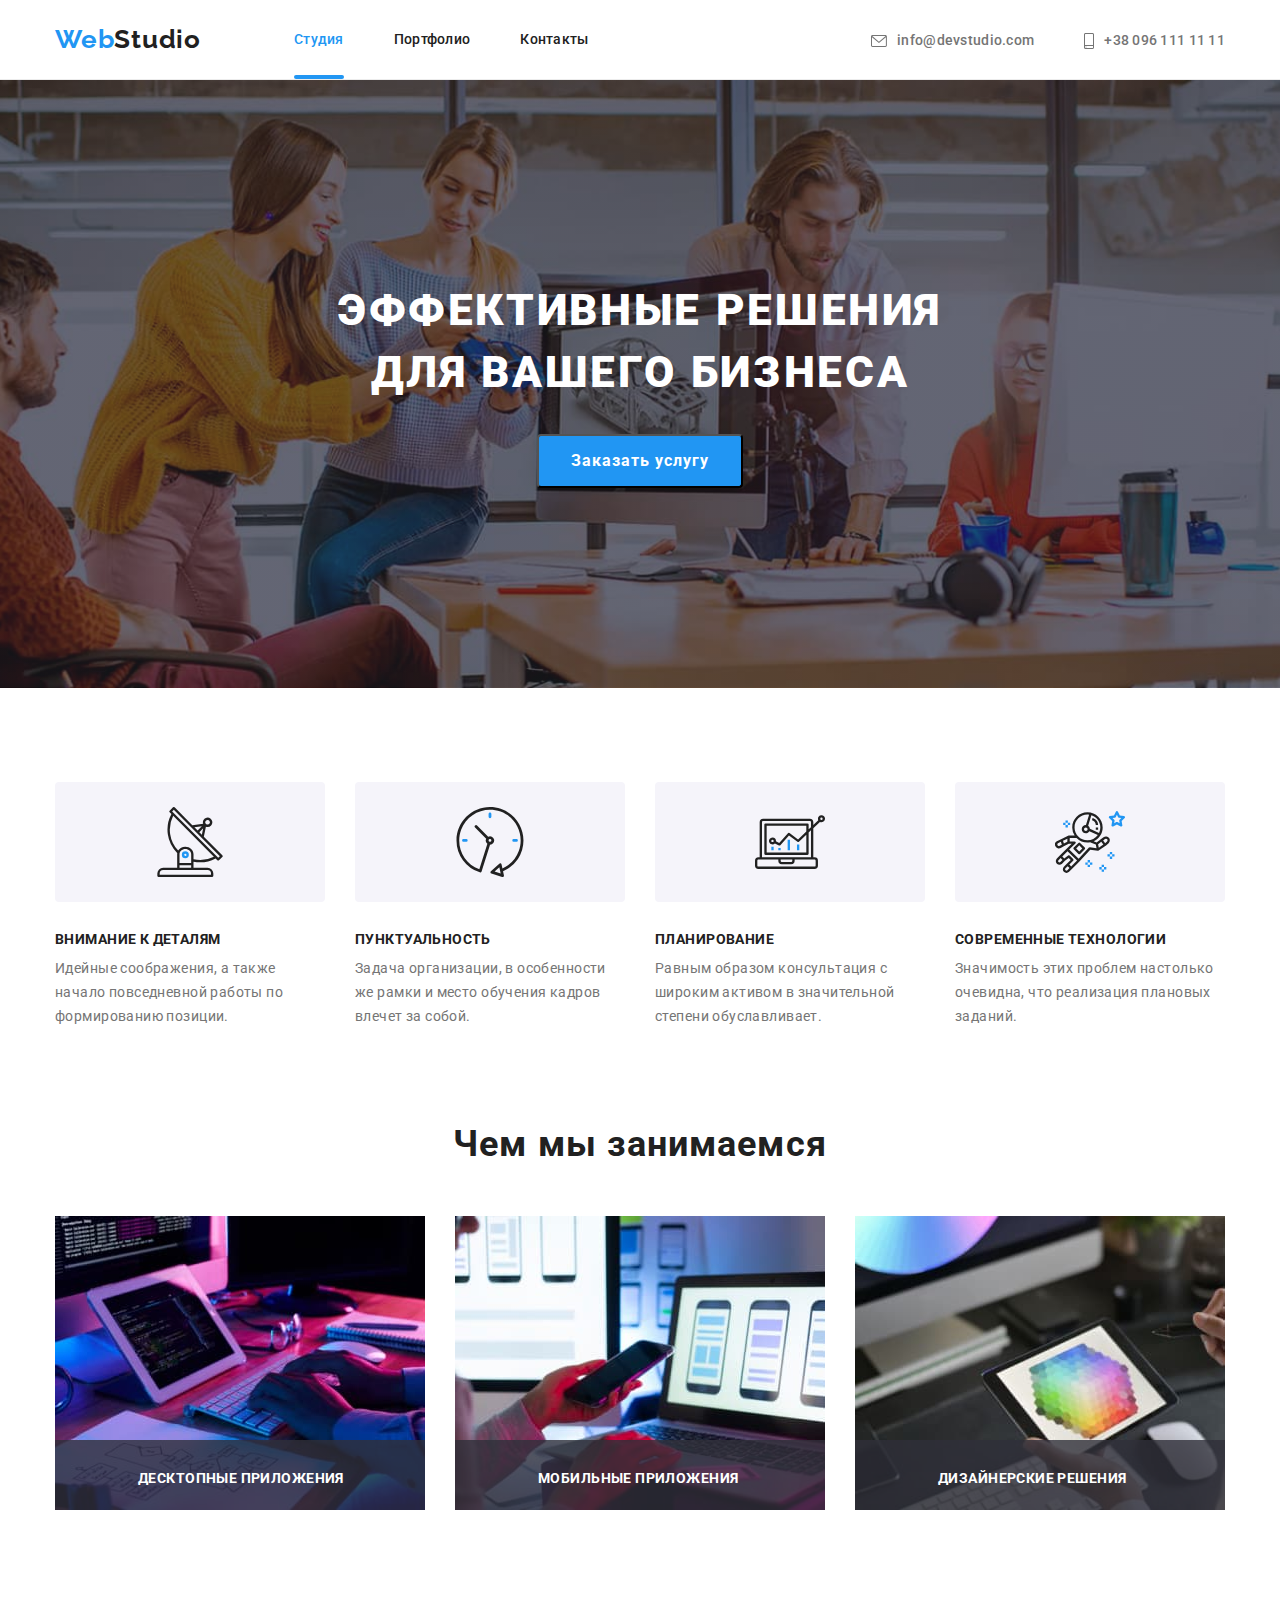
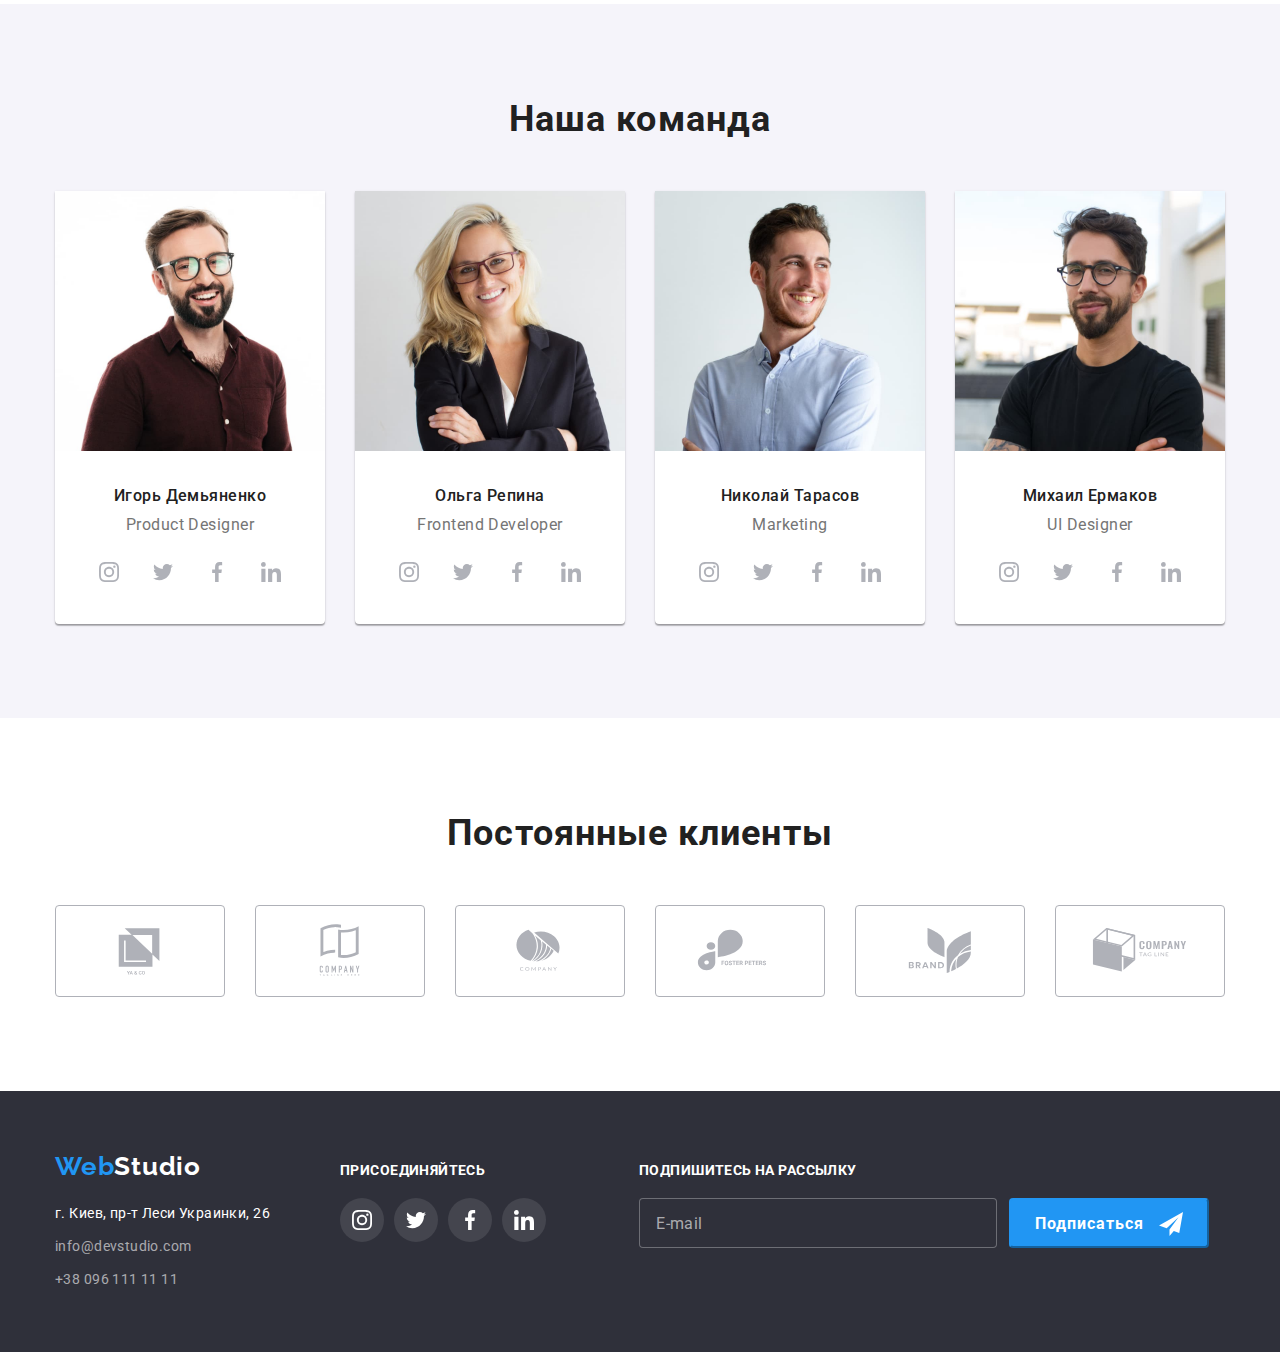
==== index.html @ 37404b01 "Initial commit" ====
<!DOCTYPE html>
<html lang="ru">
<head>
    <meta charset="UTF-8">
    <meta http-equiv="X-UA-Compatible" content="IE=edge">
    <meta name="viewport" content="width=device-width, initial-scale=1.0">
    <title>WebStudio</title>
    <link rel="preconnect" href="https://fonts.googleapis.com">
    <link rel="preconnect" href="https://fonts.gstatic.com" crossorigin>
    <link href="https://fonts.googleapis.com/css2?family=Raleway:wght@700&family=Roboto:wght@400;500;700;900&display=swap" rel="stylesheet">
    <link rel="stylesheet" href="https://cdnjs.cloudflare.com/ajax/libs/modern-normalize/1.1.0/modern-normalize.min.css">
    <link rel="stylesheet" href="./css/styles.css">
</head>
<body>
    <header class="header-style">
        <div class="container main-nav">
        <nav class="main-nav">
            <a class="logo-head" href="/"><span class="logo-one">Web</span><span class="logo-dark">Studio</span></a>
            <ul class="site-nav list">
                <li class="item"><a href="./index.html" class="link current">Студия</a></li>
                <li class="item"><a href="./portfolio.html" class="link">Портфолио</a></li>
                <li class="item"><a href="#" class="link">Контакты</a></li>
            </ul>
        </nav>
        <ul class="info list">
            <li class="item">
                <a class="link" href="mailto:info@devstudio.com"><svg class="info-svg" width="16" height="12">
                    <use href="./images/icons.svg#icon-envelope"></use>
                </svg>info@devstudio.com</a></li>
            <li class="item">
                <a class="link" href="tel:+380961111111"><svg class="info-svg" width="10" height="16">
                    <use href="./images/icons.svg#icon-smartphone"></use>
                </svg>+38 096 111 11 11</a></li>
        </ul>
        </div>
    </header>       
    <main>
        <section class="service">
            <h1 class="service-hero">Эффективные решения<br>для вашего бизнеса</h1>
            <button data-modal-open type="button" class="service-button">Заказать услугу</button>
        </section>
        <section class="benefits">
            <!-- h2 надо спрятать -->
            <h2 class="visually-hidden">Спрячем</h2>
            <div class="container">
            <ul class="benefits-list list">
                <li class="item">
                    <div class="benefits-style">
                    <svg class="benefits-svg" width="70" height="70">
                        <use href="./images/icons.svg#icon-antenna"></use>
                    </svg>
                    </div>
                <h3 class="benefits-hero">Внимание к деталям</h3>
                <p class="benefits-text">Идейные соображения, а также начало повседневной работы по формированию позиции.</p>
                </li>
                <li class="item">
                    <div class="benefits-style">
                        <svg class="benefits-svg" width="70" height="70">
                            <use href="./images/icons.svg#icon-clock"></use>
                        </svg>
                    </div>
                <h3 class="benefits-hero">Пунктуальность</h3>
                <p class="benefits-text">Задача организации, в особенности же рамки и место обучения кадров влечет за собой.</p>
                </li>
                <li class="item">
                    <div class="benefits-style">
                        <svg class="benefits-svg" width="70" height="70">
                            <use href="./images/icons.svg#icon-diagram"></use>
                        </svg>
                    </div>
                <h3 class="benefits-hero">Планирование</h3>
                <p class="benefits-text">Равным образом консультация с широким активом в значительной степени обуславливает.</p>
                </li>
                <li class="item">
                    <div class="benefits-style">
                        <svg class="benefits-svg" width="70" height="70">
                            <use href="./images/icons.svg#icon-astronaut"></use>
                        </svg>
                    </div>
                <h3 class="benefits-hero">Современные технологии</h3>
                <p class="benefits-text">Значимость этих проблем настолько очевидна, что реализация плановых заданий.</p>
                </li>
            </ul>
            </div>
        </section>
        <section class="work">
            <div class="container">
             <h2 class="work-hero">Чем мы занимаемся</h2>
             <ul class="work-list list">
                 <li class="item"><img class="work-img" src="./images/img-1.jpg" width="370"  alt="набор текста на планшете">
                    <span class="work-name">Десктопные приложения</span>
                </li>
                 <li class="item"><img class="work-img" src="./images/img-2.jpg" width="370" height="294" alt="телефон в руке на фоне ноутбука">
                    <span class="work-name">Мобильные приложения</span>
                </li>
                 <li class="item"><img class="work-img" src="./images/img-3.jpg" width="370" height="294" alt="планшет в руках">
                    <span class="work-name">Дизайнерские решения</span>
                </li>
            </ul>
            </div>
        </section>
        <section class="team">
            <div class="container">
            <h2 class="team-hero">Наша команда</h2>
            <ul class="team-list list">
                <li class="item">
                    <img src="./images/img-11.jpg" width="270" height="260" alt="фото Игорь Демьяненко">
                    <div class="team-style">
                    <h3 class="team-name">Игорь Демьяненко</h3>
                    <p class="team-position" lang="en">Product Designer</p>
                    </div>
                        <div class="social-button">
                        <a class="link" href="#">
                            <svg class="link-svg" width="20" height="20">
                                <use href="./images/icons.svg#icon-instagram"></use>
                            </svg>
                        </a>
                        <a class="link" href="#">
                            <svg class="link-svg" width="20" height="20">
                                <use href="./images/icons.svg#icon-twitter"></use>
                            </svg>
                        </a>
                        <a class="link" href="#">
                            <svg class="link-svg" width="20" height="20">
                                <use href="./images/icons.svg#icon-facebook"></use>
                            </svg>
                        </a>
                        <a class="link" href="#">
                            <svg class="link-svg" width="20" height="20">
                                <use href="./images/icons.svg#icon-linkedin"></use>
                            </svg>
                        </a>
                        </div>
                </li>
                <li class="item">
                    <img src="./images/img-22.jpg" width="270" height="260" alt="фото Ольга Репина">
                    <div class="team-style">
                    <h3 class="team-name">Ольга Репина</h3>
                    <p class="team-position" lang="en">Frontend Developer</p>
                    </div>
                    <div class="social-button">
                        <a class="link" href="#">
                            <svg class="link-svg" width="20" height="20">
                                <use href="./images/icons.svg#icon-instagram"></use>
                            </svg>
                        </a>
                        <a class="link" href="#">
                            <svg class="link-svg" width="20" height="20">
                                <use href="./images/icons.svg#icon-twitter"></use>
                            </svg>
                        </a>
                        <a class="link" href="#">
                            <svg class="link-svg" width="20" height="20">
                                <use href="./images/icons.svg#icon-facebook"></use>
                            </svg>
                        </a>
                        <a class="link" href="#">
                            <svg class="link-svg" width="20" height="20">
                                <use href="./images/icons.svg#icon-linkedin"></use>
                            </svg>
                        </a>
                    </div>
                </li>
                <li class="item">
                    <img src="./images/img-33.jpg" width="270" height="260" alt="фото Николай Тарасов">
                    <div class="team-style">
                    <h3 class="team-name">Николай Тарасов</h3>
                    <p class="team-position" lang="en">Marketing</p>
                    </div>
                    <div class="social-button">
                        <a class="link" href="#">
                            <svg class="link-svg" width="20" height="20">
                                <use href="./images/icons.svg#icon-instagram"></use>
                            </svg>
                        </a>
                        <a class="link" href="#">
                            <svg class="link-svg" width="20" height="20">
                                <use href="./images/icons.svg#icon-twitter"></use>
                            </svg>
                        </a>
                        <a class="link" href="#">
                            <svg class="link-svg" width="20" height="20">
                                <use href="./images/icons.svg#icon-facebook"></use>
                            </svg>
                        </a>
                        <a class="link" href="#">
                            <svg class="link-svg" width="20" height="20">
                                <use href="./images/icons.svg#icon-linkedin"></use>
                            </svg>
                        </a>
                    </div>
                </li>
                <li class="item">
                    <img src="./images/img-44.jpg" width="270" height="260" alt="фото Михаил Ермаков">
                    <div class="team-style">
                    <h3 class="team-name">Михаил Ермаков</h3>
                    <p class="team-position" lang="en">UI Designer</p>
                    </div>
                    <div class="social-button">
                        <a class="link" href="#">
                            <svg class="link-svg" width="20" height="20">
                                <use href="./images/icons.svg#icon-instagram"></use>
                            </svg>
                        </a>
                        <a class="link" href="#">
                            <svg class="link-svg" width="20" height="20">
                                <use href="./images/icons.svg#icon-twitter"></use>
                            </svg>
                        </a>
                        <a class="link" href="#">
                            <svg class="link-svg" width="20" height="20">
                                <use href="./images/icons.svg#icon-facebook"></use>
                            </svg>
                        </a>
                        <a class="link" href="#">
                            <svg class="link-svg" width="20" height="20">
                                <use href="./images/icons.svg#icon-linkedin"></use>
                            </svg>
                        </a>
                    </div>
                </li>
            </ul>
            </div>
        </section>
        <section class="clients">
            <div class="container">
                <h2 class="team-hero">Постоянные клиенты</h2>
                <ul class="clients-list list">
                    <li class="clients-item">
                        <a class="clients-link" href="#">                 
                            <svg class="clients-svg" width="106" height="60">
                                <use href="./images/icons.svg#icon-client-1"></use>
                            </svg>                          
                        </a> 
                    </li>
                    <li class="clients-item">
                        <a class="clients-link" href="#">
                            <svg class="clients-svg" width="106" height="60">
                                <use href="./images/icons.svg#icon-client-2"></use>
                            </svg>                          
                        </a>
                    </li>
                    <li class="clients-item">
                        <a class="clients-link" href="#">               
                            <svg class="clients-svg" width="106" height="60">
                                <use href="./images/icons.svg#icon-client-3"></use>
                            </svg>       
                        </a>
                    </li>
                    <li class="clients-item">
                        <a class="clients-link" href="#">
                            <svg class="clients-svg" width="106" height="60">
                                <use href="./images/icons.svg#icon-client-4"></use>
                            </svg>
                        </a>
                    </li>
                    <li class="clients-item">
                        <a class="clients-link" href="#">
                            <svg class="clients-svg" width="106" height="60">
                                <use href="./images/icons.svg#icon-client-5"></use>
                            </svg>
                        </a>
                    </li>
                    <li class="clients-item">
                        <a class="clients-link" href="#">
                            <svg class="clients-svg" width="106" height="60">
                                <use href="./images/icons.svg#icon-client-6"></use>
                            </svg>                           
                        </a>
                    </li>
                </ul>
            </div>
        </section>
    </main>
        <footer class="footer">
            <div class="container footer">
                <div class="adress-item">
                    <a class="logo-footer" href="/"><span class="logo-one">Web</span><span class="logo-white">Studio</span></a>
                    <address class="address">
                    <a class="address-location" href="https://goo.gl/maps/Z3MZNtVe45XxFBUFA" target="_blank" rel="noopener noreferrer ">г. Киев, пр-т Леси Украинки, 26</a>
                    <a class="address-info" href="mailto:info@devstudio.com">info@devstudio.com</a>
                    <a class="address-info" href="tel:+380961111111">+38 096 111 11 11</a>
                    </address>
                </div>
                <div class="social-item">
                    <h3 class="join-hero">Присоединяйтесь</h3>
                        <div class="join-link">
                        <a class="link" href="#">
                            <svg class="join-svg" width="20" height="20">
                                <use href="./images/icons.svg#icon-instagram"></use>
                            </svg>
                        </a>
                        <a class="link" href="#">
                            <svg class="join-svg" width="20" height="20">
                                <use href="./images/icons.svg#icon-twitter"></use>
                            </svg>
                        </a>
                        <a class="link" href="#">
                            <svg class="join-svg" width="20" height="20">
                                <use href="./images/icons.svg#icon-facebook"></use>
                            </svg>
                        </a>
                        <a class="link" href="#">
                            <svg class="join-svg" width="20" height="20">
                                <use href="./images/icons.svg#icon-linkedin"></use>
                            </svg>
                        </a>
                        </div>
                    </div>
                    <div class="service-form">
                        <h3 class="mailing-hero">Подпишитесь на рассылку</h3>
                            <form class="input-form">
                                <div class="input-style">
                                    <label for="mail"></label>
                                    <input type="email" name="mail" id="mail" placeholder="E-mail">
                                            <div class="button-style">
                                            <button class="mailing-button" type="submit">Подписаться 
                                                <svg class="service-icon" width="24" height="24">
                                                    <use href="./images/icons.svg#icon-telegram"></use>
                                                </svg>
                                            </button>
                                            </div>
                                </div>
                    </div>
                            </form>
            </div>
        </footer>
        <!-- Модалка на Service section -->
        <div data-modal class="backdrop is-hidden">
            <div class="modal">
                <button data-modal-close class="button-close" type="button" >  
                    <svg class="modal-close" width="11" height="11" >
                        <use href="./images/icons.svg#model-close"></use>
                    </svg>
                </button>
            <div class="">
                <h3 class="modal-hero">Оставьте свои данные, мы вам перезвоним</h3>
                    <form class="form">
                        <div class="form-item">
                        <label for="name">Имя</label>
                        <div class="form-border">
                        <input class="form-input" type="text" name="name" id="name"> 
                        <svg class="form-icon" width="18" height="18"><use href="./images/icons.svg#icon-person"></use></svg>
                        </div>
                        </div>
                        <div class="form-item">
                        <label for="tel">Телефон</label>
                        <div class="form-border">
                        <input class="form-input" type="tel" name="tel" id="tel">
                        <svg class="form-icon" width="18" height="18"><use href="./images/icons.svg#icon-phone"></use></svg></div>
                        </div>
                        <div class="form-item">
                        <label for="mail">Почта</label>
                        <div class="form-border">
                        <input class="form-input" type="email" name="mail" id="mail">
                        <svg class="form-icon" width="18" height="18"><use href="./images/icons.svg#icon-email"></use></svg></div>
                        </div>
                        <div class="form-comments">
                        <label for="comments">Коментарии</label>
                        <textarea class="form-coments" name="comments" id="comments" rows="6" placeholder="Введите текст"></textarea>
                        </div>  
                        <div class="form-check">
                        <label class="label-check"><input class="input-check" type="checkbox" name="treaty" value="treaty">
                            <svg class="icon-check" width="15" height="15">
                                <use href="./images/icons.svg#icon-check"></use>
                            </svg>
                        Соглашаюсь с рассылкой и принимаю <span><a class="treaty-check" href="#">Условия договора</a></span></label>
                        
                    </div>
                        <button class="button-submit" type="submit">Отправить</button>
                    </form>
                </div>
            </div>
        </div>
        
        <script src="./js/modal.js"></script>
</body>
</html>
---- css/styles.css ----
:root {
    --primary-text-color: #757575;
    --secondary-text-color: #212121;
    --color-logo: #2196F3;
    --white-color: #ffffff;
    --cursor-default: default;

}
body {
    font-family: 'Roboto', sans-serif, 'Arial', sans-serif;
    color: var(--primary-text-color);
    background-color: var(--white-color);
                            
}
.visually-hidden {
    position: absolute;
    width: 1px;
    height: 1px;
    margin: -1px;
    border: 0;
    padding: 0;
    white-space: nowrap;
    clip-path: inset(100%);
    clip: rect(0 0 0 0);
    overflow: hidden;
}
.list {
    list-style: none;
    margin: 0;
    padding: 0;
}                      
.container {
    width: 1200px;
    padding-left: 15px;
    padding-right: 15px;
    margin: 0 auto;
}
                                /* Header section */
.header-style {
    border-bottom: 1px solid #ECECEC;
}
.main-nav {
    display: flex;
    align-items: center;
}
                                    /* Logo */
.logo-head {
    text-decoration: none;
    cursor: var(--cursor-default);
}
.logo-one {
    color: var(--color-logo);
    font-family: 'Raleway';
    font-weight: 700;
    font-size: 26px;
    line-height: 1.2;
    letter-spacing: 0.03em;
}
.logo-dark {
    color: var(--secondary-text-color);
    font-family: 'Raleway';
    font-weight: 700;
    font-size: 26px;
    line-height: 1.2;
    letter-spacing: 0.03em;
}
                                /*  Site nav */
.site-nav {
    display: flex;
    margin-left: 93px;
}
.site-nav .item + .item {
    margin-left: 50px;
}
.site-nav .link {
    position: relative;
    display: block;
    color: var(--secondary-text-color);
    font-weight: 500;
    font-size: 14px;
    line-height: 1.1;
    letter-spacing: 0.02em;
    text-decoration: none;
    cursor: var(--cursor-default);
    padding-top: 32px;
    padding-bottom: 32px;
    transition: 250ms cubic-bezier(0.4, 0, 0.2, 1);
}
.site-nav .link.current {
    color: var(--color-logo);
}
.site-nav .link.current::after  {
    content: '';
    position: absolute;
    bottom: 0;
    display: block;
    width: 100%;
    height: 4px;
    background-color: var(--color-logo);
    border-radius: 2px;
    opacity: 1;
}
.site-nav .link::after {
    content: '';
    position: absolute;
    bottom: 0;
    display: block;
    width: 100%;
    height: 4px;
    background-color: var(--color-logo);
    border-radius: 2px;
    transition: 250ms cubic-bezier(0.4, 0, 0.2, 1);
    opacity: 0;
}
.site-nav .link:hover::after,
.site-nav .link:focus::after {
    content: '';
    position: absolute;
    bottom: 0;
    display: block;
    width: 100%;
    height: 4px;
    background-color: var(--color-logo);
    border-radius: 2px;
    transition: 250ms cubic-bezier(0.4, 0, 0.2, 1);
    opacity: 1;
}
.site-nav .link:hover, 
.site-nav .link:focus {
    color: var(--color-logo);
}

                                /* Info nav */
.info {
    display: flex;
    margin-left: auto;
}
.item {
    align-items: center;
}
.info-svg {
    margin-right: 10px;
    vertical-align: middle;
}
.info-svg .item + .item {
    margin-left: 10px;
}
.info .link {
    color: var(--primary-text-color);
    fill: #757575;
    font-weight: 500;
    font-size: 14px;
    line-height: 1.1;
    letter-spacing: 0.02em;
    text-decoration: none;
    cursor: var(--cursor-default);
    transition: 250ms cubic-bezier(0.4, 0, 0.2, 1);
}
.info .item + .item {
    margin-left: 50px;
}
.item .link:hover, 
.item .link:focus {
    fill: var(--color-logo);
    color: var(--color-logo);
    transition: 250ms cubic-bezier(0.4, 0, 0.2, 1);
}
                                /* Servis section */
.service {
    background-image: linear-gradient(to top, rgba(47, 48, 58, 0.4), rgba(47, 48, 58, 0.4)), url(../images/Background-Img.jpg);
    background-repeat: no-repeat;
    background-size: cover;
    background-position: center;
    max-width: 1600px;
    margin-left: auto;
    margin-right: auto;
    background-color: #2F303A;
    text-align: center;
    padding-bottom: 200px;
    padding-top: 200px;
}
.service-hero {
    margin-top: 0;
    margin-bottom: 30px;
    color: var(--white-color);
    font-weight: 900;
    font-size: 44px;
    line-height: 1.4;
    letter-spacing: 0.06em;
    text-transform: uppercase;
}
.service-button {
    font-family: 'Roboto';
    font-weight: 700;
    font-size: 16px;
    line-height: 1.9;
    letter-spacing: 0.06em;
    cursor: pointer;
    padding: 10px 32px;
}
.service button {
    color: var(--white-color);
    background: var(--color-logo);
    box-shadow: 0px 4px 4px rgba(0, 0, 0, 0.15);
    border-radius: 4px;
}
.backdrop {
    position: fixed;
    top: 0;
    left: 0;
    width: 100%;
    height: 100%;
    background-color: rgba(0, 0, 0, 0.2);
    transition: 250ms cubic-bezier(0.4, 0, 0.2, 1);
    z-index: 2;
}
.backdrop.is-hidden {
    pointer-events: none;
    opacity: 0;
    transform: scale(1.25) ;
    background-color: rgba(33, 150, 243, 0.75);
    transition: 250ms cubic-bezier(0.4, 0, 0.2, 1);
}
.modal {
    position: absolute;
    top: 50%;
    left: 50%;
    transform: translate(-50%, -50%);
    width: 528px;
    height: 581px;
    background-color: var(--white-color);
    box-shadow: 0px 1px 3px rgba(0, 0, 0, 0.12),
                0px 1px 1px rgba(0, 0, 0, 0.14),
                0px 2px 1px rgba(0, 0, 0, 0.2);
    border-radius: 4px;
}
.button-close {
    position: absolute;
    top: 8px;
    right: 8px;
    width: 30px;
    height: 30px;
    background-color: var(--white-color);
    border-radius: 50%;
    border: 1px solid rgba(0, 0, 0, 0.1);
    transition: 250ms cubic-bezier(0.4, 0, 0.2, 1);
}
.button-close:focus,
.button-close:hover {
    fill: var(--color-logo);
    cursor: pointer;
    transition: 250ms cubic-bezier(0.4, 0, 0.2, 1);
}
.modal-hero {
    font-family: 'Roboto';
    font-style: normal;
    font-weight: 700;
    font-size: 20px;
    line-height: 1.15;
    letter-spacing: 0.03em;
    color: var(--secondary-text-color);
    text-align: center;
    margin-top: 40px;
    margin-right: 40px;
    margin-left: 40px;
    margin-bottom: 12px;
    padding: 0;
}
.form {
    width: 448px;
    margin-left: auto;
    margin-right: auto;
}
.form-item {
    display: flex;
    flex-direction: column;
    margin-bottom: 10px;
}
.form-item label {
    font-family: 'Roboto';
    font-weight: 400;
    font-size: 12px;
    line-height: 1.2;
    margin-bottom: 4px;
    letter-spacing: 0.01em;
    color: var(--primary-text-color);
}
.form-input {
    width: 100%;
    height: 40px;
    padding: 12px;
    padding-left: 42px;
    margin: 0;
    border: 1px solid rgba(33, 33, 33, 0.2);
    border-radius: 4px;
    transition: 250ms cubic-bezier(0.4, 0, 0.2, 1);
}
.form-border {
    position: relative;
    transition: 250ms cubic-bezier(0.4, 0, 0.2, 1);
}
.form-icon {
    position: absolute;
    left: 15px;
    bottom: 11px;
}
.form-border:hover,
.form-border:focus {
    fill: var(--color-logo);
    transition: 250ms cubic-bezier(0.4, 0, 0.2, 1);
}
.form-input:hover,
.form-input:focus-within {
    border-color: var(--color-logo);
    outline: var(--color-logo);
    transition: 250ms cubic-bezier(0.4, 0, 0.2, 1);
}
.form-input:hover,
.form-input:focus + .form-icon{  
    fill: var(--color-logo);
    cursor: pointer;
}
.form-coments input::placeholder {
    color: rgba(117, 117, 117, 0.5);
    font-size: 14px;
    line-height: 1.1;
    letter-spacing: 0.01em;
}
.form-comments {
    display: flex;
    flex-direction: column;
    font-family: 'Roboto';
    font-weight: 400;
    font-size: 12px;
    line-height: 1.2;
    margin-bottom: 4px;
    letter-spacing: 0.01em;
    color: var(--primary-text-color);
    margin-bottom: 20px;
}
.form-comments label {
    margin-bottom: 4px;
}
textarea {
    resize: none;
    height: 120px;
}
.form-coments {
    padding: 12px 16px;
    border: 1px solid rgba(33, 33, 33, 0.2);
    border-radius: 4px;
    font-family: 'Roboto';
    font-weight: 400;
    font-size: 12px;
    line-height: 1.2;
    letter-spacing: 0.01em;
    transition: 250ms cubic-bezier(0.4, 0, 0.2, 1);
}
.form-coments:hover,
.form-coments:focus-within {
    outline: var(--color-logo);
    cursor: pointer;
    border: 1px solid var(--color-logo);
    transition: 250ms cubic-bezier(0.4, 0, 0.2, 1);
}
.form-check label {
    font-size: 14px;
    line-height: 1.7;
    letter-spacing: 0.03em;
    color: var(--primary-text-color);
}
.form-check {
    display: flex;
    align-items: center;
    justify-content: center;
    margin-bottom: 30px;
}
.treaty-check {
    color: var(--color-logo);
    font-size: 14px;
    line-height: 1.7;
    letter-spacing: 0.03em;
}
.input-check {
    appearance: none;
    position: absolute;
}
.label-check {
    display: flex;
    align-items: center;
}
.icon-check {
    display: inline-block;
    margin-right: 8px;
    border: 2px solid var(--secondary-text-color);
    border-radius: 2px;
    transition: 250ms cubic-bezier(0.4, 0, 0.2, 1);
}
.input-check:checked + .icon-check {
    background-color: var(--color-logo);
    padding-right: 1px;
    border: none;
    transition: 250ms cubic-bezier(0.4, 0, 0.2, 1);
}
.icon-check:hover {
    border-color: var(--color-logo);
    transition: 250ms cubic-bezier(0.4, 0, 0.2, 1);
}
.button-submit {
    display: block;
    margin: 0 auto;
    width: 200px;
    height: 50px;
    background-color: var(--color-logo);
    box-shadow: 0px 4px 4px rgba(0, 0, 0, 0.15);
    border-radius: 4px;
    border-color: var(--color-logo);
    padding: 0;
    font-family: 'Roboto';
    font-style: normal;
    font-weight: 700;
    font-size: 16px;
    line-height: 1.9;
    letter-spacing: 0.06em;
    color: var(--white-color);
    cursor: pointer;
}
                                /* Benefits section */
.benefits-list {
    display: flex;  
}
.benefits .item + .item {
    margin-left: 30px;
}
.benefits {
    padding-top: 94px;
    padding-bottom: 94px;
}
.benefits-style {
    display: flex;
    justify-content: center;
    align-items: center;
    border-radius: 4px;
    background-color: #F5F4FA;
    margin-bottom: 30px;
    width: 270px;
    height: 120px;
}
.benefits-hero {
    color: var(--secondary-text-color);
    font-size: 14px;
    line-height: 1.1;
    letter-spacing: 0.03em;
    text-transform: uppercase;
    margin-top: 0;
    margin-bottom: 10px;
}
.benefits-text {
    color: var(--primary-text-color);
    font-size: 14px;
    line-height: 1.7;
    letter-spacing: 0.03em;
    margin-top: 0;
    margin-bottom: 0;
}
                                /* Work section */
.work-list {
    display: flex;
    align-items: flex-end;
}
.work-list .work-img {
    display: flex;
    align-items: flex-end;
}
.work {
    padding-bottom: 94px;
}
.work-hero {
    margin-top: 0;
    margin-bottom: 50px;
    color: var(--secondary-text-color);
    font-size: 36px;
    line-height: 1.2;
    text-align: center;
    letter-spacing: 0.03em;
}
.work-list .item + .item {
    margin-left: 30px;
}
.work-list .item{
    position: relative;
    display: block;
    max-width: 100%;
}
.work-list .item::after {
    content: '';
    position: absolute;
    width: 370px;
    height: 70px;
    left: 0;
    bottom: 0;
    background-color: rgba(47, 48, 58, 0.8);
}
.work-name {
    display: block;
    position: absolute;
    left: 83px;
    bottom: 31px;
    color: var(--white-color);
    font-weight: 700;
    font-size: 14px;
    line-height: 1.1px;
    letter-spacing: 0.03em;
    text-transform: uppercase;
    z-index: 1;
}
                                /* Team section */
.team {
    background-color: #F5F4FA;
    padding-top: 94px;
    padding-bottom: 94px;
}
.team-list {
    display: flex;
}
.team-list .item {
    border: 1px solid inherit;
    background: var(--white-color);
    box-shadow: 0px 1px 3px rgba(0, 0, 0, 0.12),
                0px 1px 1px rgba(0, 0, 0, 0.14),
                0px 2px 1px rgba(0, 0, 0, 0.2);
    border-radius: 0px 0px 4px 4px;
}
.team-list .item + .item {
    margin-left: 30px;
}
.team-hero {
    color: var(--secondary-text-color);
    font-size: 36px;
    line-height: 1.2;
    text-align: center;
    letter-spacing: 0.03em;
    margin-top: 0;
    margin-bottom: 50px;
}
.team-name {
    color: var(--secondary-text-color);
    font-weight: 500;
    font-size: 16px;
    line-height: 1.2;
    text-align: center;
    letter-spacing: 0.03em;
    margin-top: 0;
    margin-bottom: 10px;
}
.team-position {
    color: var(--primary-text-color);
    font-size: 16px;
    line-height: 1.2;
    text-align: center;
    letter-spacing: 0.03em;
    margin: 0;
}
.team-list .team-style {
    padding-top: 30px;
    padding-bottom: 16px;
}                                    
    
                                     /* Social content */
.link-svg {
    display: block;
    margin: 0 auto;
    padding: -12px;
}
.social-button {
    display: flex;
    justify-content: center; 
    margin-bottom: 30px;
}
.social-button .link {
    fill: #AFB1B8;
    padding: 12px 12px;
    border-radius: 50%;
    transition: 250ms cubic-bezier(0.4, 0, 0.2, 1);
}
.social-button .link + .link {
    margin-left: 10px;
}
.social-button .link:hover,
.social-button .link:focus {
    fill: var(--white-color);
    background-color: var(--color-logo);
    outline: none;
    transition: 250ms cubic-bezier(0.4, 0, 0.2, 1);
}
                                /* Clients section */
.clients {
    padding-top: 94px;
    padding-bottom: 94px;
}
.clients-list {
    display: flex;
    justify-content: center;
    align-items: center;
    margin-top: 50px;
}
.clients-item:not(:last-child) {
    margin-right: 30px;
}
.clients-link {
    display: flex;
    justify-content: center;
    align-items: center;
    fill: #AFB1B8;
    border: 1px solid #AFB1B8;
    border-radius: 4px;
    width: 170px;
    height: 92px;
    transition: 250ms cubic-bezier(0.4, 0, 0.2, 1);
}
.clients-link:hover,
.clients-link:focus {
    border-color: var(--color-logo);
    fill: var(--color-logo);
    outline: none;
    transition: 250ms cubic-bezier(0.4, 0, 0.2, 1);
}
                                /* Footer section */
.footer .logo-footer {
    display: block;
    margin-bottom: 20px;
    text-decoration: none;
    cursor: var(--cursor-default);
}
.address a {
    display: block;
    margin-bottom: 9px;
}
.address a:last-child {
    margin-bottom: 0;
}
.footer .container {
    padding-top: 0;
    padding-bottom: 0;
}
.logo-white {
    color: var(--white-color);
    font-family: 'Raleway';
    font-weight: 700;
    font-size: 26px;
    line-height: 1.2;
    letter-spacing: 0.03em;
}
.footer {
    background-color: #2F303A;
    padding-top: 60px;
    padding-bottom: 60px;
}
.address-location {
    color: var(--white-color);
    font-size: 14px;
    line-height: 1.7;
    letter-spacing: 0.03em;
}
.address-info {
    color: rgba(255, 255, 255, 0.6);
    font-size: 14px;
    line-height: 1.7;
    letter-spacing: 0.03em;
}
.address a {
    text-decoration: none;
    font-style: normal;
    cursor: var(--cursor-default);
    transition: 250ms cubic-bezier(0.4, 0, 0.2, 1);
}
.address a:hover,
.address a:focus {
    color: var(--color-logo);
    transition: 250ms cubic-bezier(0.4, 0, 0.2, 1);
}
                                    /* Social section */        
.footer {
    display: flex;
}
.adress-item {
    display: flex;
    flex-direction: column;
}
.join-hero {
    display: flex;
    margin-top: 12px;
    margin-bottom: 20px;
    font-weight: 700;
    font-size: 14px;
    line-height: 1.1;
    letter-spacing: 0.03em;
    text-transform: uppercase;
    color: var(--white-color);
}
.social-item {
    display: flex;
    flex-direction: column;
    margin-left: 70px;
}
.join-link {
    display: flex;
}
.join-svg {
    display: block;
    margin: 0 auto;
}
.social-item .link {
    display: flex;
    width: 44px;
    height: 44px;
    justify-content: center;
    align-items: center;
    border-radius: 50%;
    background: rgba(255, 255, 255, 0.1);
    fill: var(--white-color);
    outline: none;
    transition: 250ms cubic-bezier(0.4, 0, 0.2, 1);
}
.social-item .link+.link {
    margin-left: 10px;
}
.social-item .link:hover,
.social-item .link:focus {
    background-color: var(--color-logo);
    fill: var(--white-color);
    transition: 250ms cubic-bezier(0.4, 0, 0.2, 1);
}
                                      /* Mailing form section */
.service-form {
    margin-left: 93px;
    display: flex;
    flex-direction: column;
}
.mailing-hero {
    margin-top: 12px;
    margin-bottom: 20px;
    font-weight: 700;
    font-size: 14px;
    line-height: 1.1;
    letter-spacing: 0.03em;
    color: var(--white-color);
    text-transform: uppercase;
}
.input-style {
    display: flex;
} 
.input-style input {
    font-family: 'Roboto';
    font-style: normal;
    font-size: 16px;
    line-height: 1.25px;
    letter-spacing: 0.03em;
    padding: 15px;
    padding-left: 16px;
    width: 358px;
    height: 50px;
    border-radius: 4px;
    color: var(--white-color);
    background-color: #2F303A;
    border: 1px solid rgba(255, 255, 255, 0.3);
}
.input-style input::placeholder {
    color: rgba(255, 255, 255, 0.6);
}
.mailing-button {
    padding: 0;
    margin-left: 12px;
    width: 200px;
    height: 50px;
    font-weight: 700;
    font-size: 16px;
    line-height: 1.87;
    letter-spacing: 0.06em;
    border-color: var(--color-logo);
    border-radius: 4px;
    color: var(--white-color);
    background-color: var(--color-logo);
} 
.button-style {
    display: flex;
}
.service-icon {
    margin-left: 10px;
    vertical-align: middle;
}

                                    /* Страница Портфолио */

                                        /* Фильтр */
.carousel {
    padding-top: 94px;
    padding-bottom: 94px;
}
.list-button {
    display: flex;  
    justify-content: center;
    margin-bottom: 50px;
}
.list-filter {
    display: inline-block;
    font-family: 'Roboto';
    font-style: normal;
    font-weight: 500;
    font-size: 16px;
    line-height: 1.6;
    letter-spacing: 0.03em;
    background-color: #F5F4FA;
    border-radius: 4px;
    border: inherit;
    padding: 6px 22px;
    transition: 250ms cubic-bezier(0.4, 0, 0.2, 1);
}
.list-button .item + .item {
    margin-left: 8px;
}
.list-button .current {
    color: var(--white-color);
    background-color: var(--color-logo);
}
 .list-button button:hover,
 .list-button button:focus {
    outline: none;
    color: var(--white-color);
    background-color: var(--color-logo);
    box-shadow: 0px 3px 1px rgba(0, 0, 0, 0.1),
                0px 1px 2px rgba(0, 0, 0, 0.08),
                0px 2px 2px rgba(0, 0, 0, 0.12);
    transition: 250ms cubic-bezier(0.4, 0, 0.2, 1);
}
                                        /* Портфолио */

.examples-hero {
    color: var(--secondary-text-color);
    font-size: 18px;
    line-height: 2;
    letter-spacing: 0.06em;
    margin-top: 0;
    margin-bottom: 4px;
}
.examples-text {
    color: var(--primary-text-color);
    font-size: 16px;
    line-height: 1.9;
    letter-spacing: 0.03em;
    margin-top: 0;
    margin-bottom: 0;
}
.examples {
    display: flex;
    flex-wrap: wrap;
}
.examples-item {
    display: block;
    border: 1px solid #EEEEEE;
    width: 370px;
    margin-right: 30px;
    margin-bottom: 30px;
    transition: 250ms cubic-bezier(0.4, 0, 0.2, 1);
}
.exemples-img {
    display: flex;
}
.examples-thumb {
    position: relative;
    overflow: hidden;
}
.examples-overlay { 
    position: absolute;
    top: 0;
    bottom: 0;
    width: 100%;
    height: 100%;
    transform: translateY(100%);
    background-color: rgba(33, 150, 243, 0.9);
    transition: 250ms cubic-bezier(0.4, 0, 0.2, 1);
}
.overflow-text {
    position: absolute;
    top: 63px;
    left: 24px;
    bottom: 63px;
    right: 24px;
    padding: 0;
    margin: 0;
    font-style: normal;
    font-weight: 400;
    font-size: 18px;
    line-height: 1.6;
    letter-spacing: 0.03em;
    color: var(--white-color);
}
.block-style {
    display: block;
    padding-left: 24px;
    padding-top: 20px;
    padding-bottom: 20px;
}
.examples-item:hover {
    box-shadow: 0px 1px 1px rgba(0, 0, 0, 0.12),
                0px 4px 4px rgba(0, 0, 0, 0.06),
                1px 4px 6px rgba(0, 0, 0, 0.16);
    transition: 250ms cubic-bezier(0.4, 0, 0.2, 1);        
}
.examples-item:hover .examples-overlay {
    transform: translateY(0);
    transition: 250ms cubic-bezier(0.4, 0, 0.2, 1);
}
.examples-item:nth-child(3n) {
    margin-right: 0;
}
.examples-item:nth-last-child(-n + 3) {
    margin-bottom: 0;
}
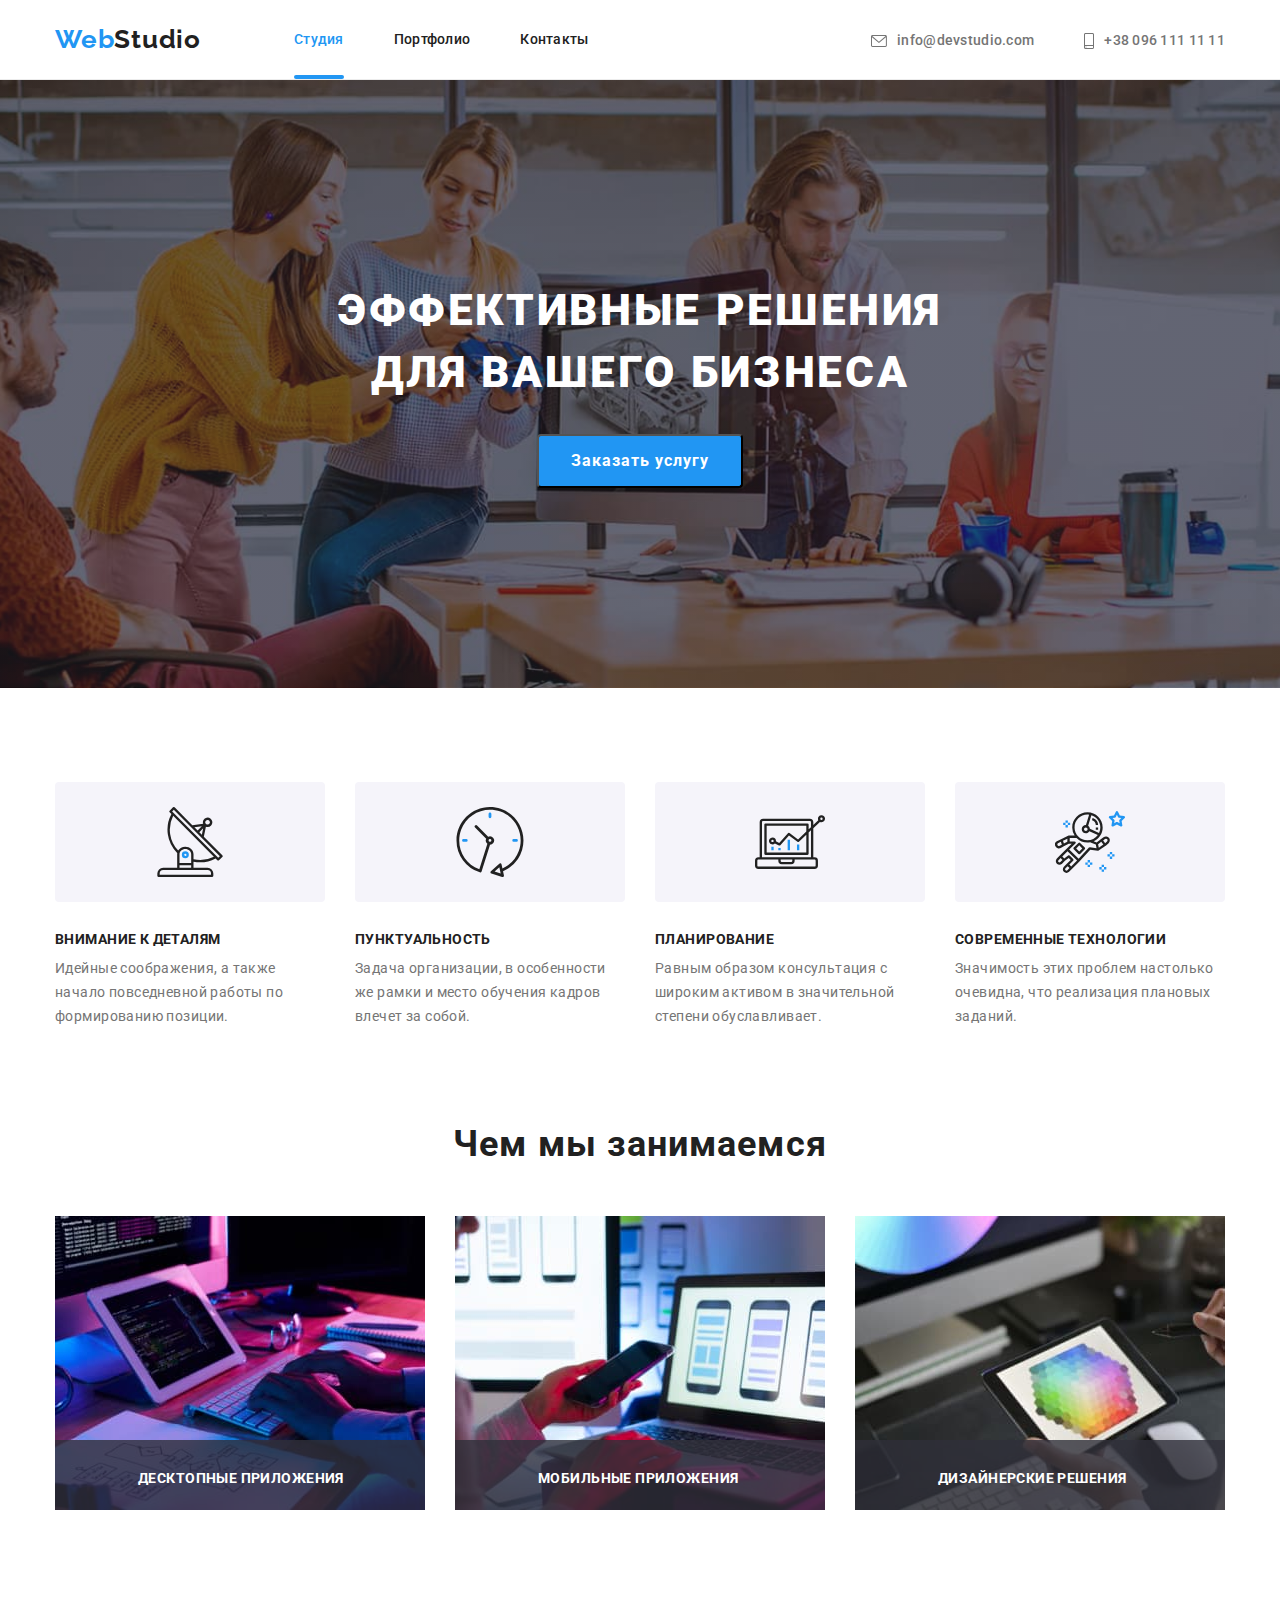
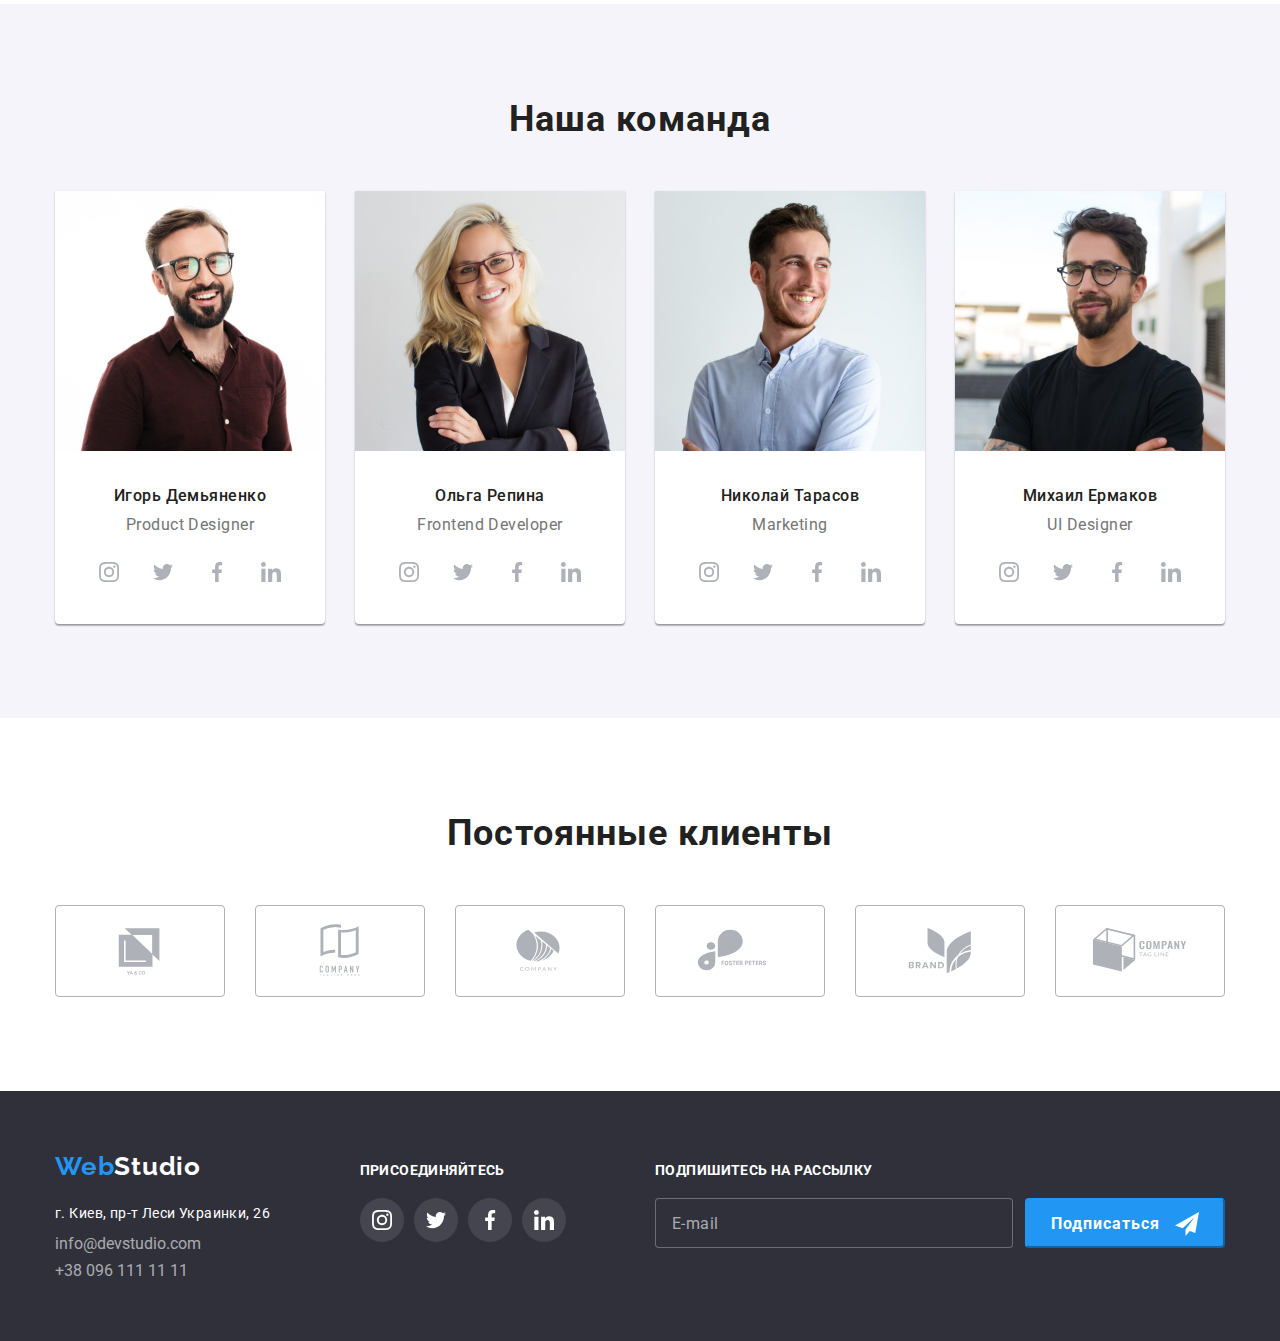
==== commit b35d067e: "Остановился на модальном окне" ====
--- a/index.html
+++ b/index.html
@@ -12,23 +12,23 @@
     <link rel="stylesheet" href="./css/styles.css">
 </head>
 <body>
-    <header class="header-style">
+    <header class="page-header">
         <div class="container main-nav">
         <nav class="main-nav">
-            <a class="logo-head" href="/"><span class="logo-one">Web</span><span class="logo-dark">Studio</span></a>
+            <a class="logo-head" href="/"><span class="logo-head__primary">Web</span><span class="logo-head__secondary">Studio</span></a>
             <ul class="site-nav list">
-                <li class="item"><a href="./index.html" class="link current">Студия</a></li>
-                <li class="item"><a href="./portfolio.html" class="link">Портфолио</a></li>
-                <li class="item"><a href="#" class="link">Контакты</a></li>
+                <li class="site-nav__item"><a href="./index.html" class="site-nav__link current">Студия</a></li>
+                <li class="site-nav__item"><a href="./portfolio.html" class="site-nav__link">Портфолио</a></li>
+                <li class="site-nav__item"><a href="#" class="site-nav__link">Контакты</a></li>
             </ul>
         </nav>
         <ul class="info list">
-            <li class="item">
-                <a class="link" href="mailto:info@devstudio.com"><svg class="info-svg" width="16" height="12">
+            <li class="info__item">
+                <a class="info__link" href="mailto:info@devstudio.com"><svg class="info__icon" width="16" height="12">
                     <use href="./images/icons.svg#icon-envelope"></use>
                 </svg>info@devstudio.com</a></li>
-            <li class="item">
-                <a class="link" href="tel:+380961111111"><svg class="info-svg" width="10" height="16">
+            <li class="info__item">
+                <a class="info__link" href="tel:+380961111111"><svg class="info__icon" width="10" height="16">
                     <use href="./images/icons.svg#icon-smartphone"></use>
                 </svg>+38 096 111 11 11</a></li>
         </ul>
@@ -36,184 +36,184 @@
     </header>       
     <main>
         <section class="service">
-            <h1 class="service-hero">Эффективные решения<br>для вашего бизнеса</h1>
-            <button data-modal-open type="button" class="service-button">Заказать услугу</button>
+            <h1 class="service__hero">Эффективные решения<br>для вашего бизнеса</h1>
+            <button data-modal-open type="button" class="service__button">Заказать услугу</button>
         </section>
         <section class="benefits">
             <!-- h2 надо спрятать -->
             <h2 class="visually-hidden">Спрячем</h2>
             <div class="container">
-            <ul class="benefits-list list">
-                <li class="item">
-                    <div class="benefits-style">
-                    <svg class="benefits-svg" width="70" height="70">
-                        <use href="./images/icons.svg#icon-antenna"></use>
-                    </svg>
-                    </div>
-                <h3 class="benefits-hero">Внимание к деталям</h3>
-                <p class="benefits-text">Идейные соображения, а также начало повседневной работы по формированию позиции.</p>
-                </li>
-                <li class="item">
-                    <div class="benefits-style">
-                        <svg class="benefits-svg" width="70" height="70">
+            <ul class="benefits__list list">
+                <li class="benefits__item">
+                    <div class="benefits__description">
+                        <svg width="70" height="70">
+                            <use href="./images/icons.svg#icon-antenna"></use>
+                        </svg>
+                    </div>
+                <h3 class="benefits__hero">Внимание к деталям</h3>
+                <p class="benefits__text">Идейные соображения, а также начало повседневной работы по формированию позиции.</p>
+                </li>
+                <li class="benefits__item">
+                    <div class="benefits__description">
+                        <svg width="70" height="70">
                             <use href="./images/icons.svg#icon-clock"></use>
                         </svg>
                     </div>
-                <h3 class="benefits-hero">Пунктуальность</h3>
-                <p class="benefits-text">Задача организации, в особенности же рамки и место обучения кадров влечет за собой.</p>
-                </li>
-                <li class="item">
-                    <div class="benefits-style">
-                        <svg class="benefits-svg" width="70" height="70">
+                <h3 class="benefits__hero">Пунктуальность</h3>
+                <p class="benefits__text">Задача организации, в особенности же рамки и место обучения кадров влечет за собой.</p>
+                </li>
+                <li class="benefits__item">
+                    <div class="benefits__description">
+                        <svg width="70" height="70">
                             <use href="./images/icons.svg#icon-diagram"></use>
                         </svg>
                     </div>
-                <h3 class="benefits-hero">Планирование</h3>
-                <p class="benefits-text">Равным образом консультация с широким активом в значительной степени обуславливает.</p>
-                </li>
-                <li class="item">
-                    <div class="benefits-style">
-                        <svg class="benefits-svg" width="70" height="70">
+                <h3 class="benefits__hero">Планирование</h3>
+                <p class="benefits__text">Равным образом консультация с широким активом в значительной степени обуславливает.</p>
+                </li>
+                <li class="benefits__item">
+                    <div class="benefits__description">
+                        <svg width="70" height="70">
                             <use href="./images/icons.svg#icon-astronaut"></use>
                         </svg>
                     </div>
-                <h3 class="benefits-hero">Современные технологии</h3>
-                <p class="benefits-text">Значимость этих проблем настолько очевидна, что реализация плановых заданий.</p>
+                <h3 class="benefits__hero">Современные технологии</h3>
+                <p class="benefits__text">Значимость этих проблем настолько очевидна, что реализация плановых заданий.</p>
                 </li>
             </ul>
             </div>
         </section>
         <section class="work">
             <div class="container">
-             <h2 class="work-hero">Чем мы занимаемся</h2>
-             <ul class="work-list list">
-                 <li class="item"><img class="work-img" src="./images/img-1.jpg" width="370"  alt="набор текста на планшете">
-                    <span class="work-name">Десктопные приложения</span>
-                </li>
-                 <li class="item"><img class="work-img" src="./images/img-2.jpg" width="370" height="294" alt="телефон в руке на фоне ноутбука">
-                    <span class="work-name">Мобильные приложения</span>
-                </li>
-                 <li class="item"><img class="work-img" src="./images/img-3.jpg" width="370" height="294" alt="планшет в руках">
-                    <span class="work-name">Дизайнерские решения</span>
+             <h2 class="work__hero">Чем мы занимаемся</h2>
+             <ul class="work__list list">
+                 <li class="work__item"><img class="work__img" src="./images/img-1.jpg" width="370"  alt="набор текста на планшете">
+                    <span class="work__name">Десктопные приложения</span>
+                </li>
+                 <li class="work__item"><img class="work__img" src="./images/img-2.jpg" width="370" height="294" alt="телефон в руке на фоне ноутбука">
+                    <span class="work__name">Мобильные приложения</span>
+                </li>
+                 <li class="work__item"><img class="work__img" src="./images/img-3.jpg" width="370" height="294" alt="планшет в руках">
+                    <span class="work__name">Дизайнерские решения</span>
                 </li>
             </ul>
             </div>
         </section>
         <section class="team">
             <div class="container">
-            <h2 class="team-hero">Наша команда</h2>
-            <ul class="team-list list">
-                <li class="item">
+            <h2 class="team__hero">Наша команда</h2>
+            <ul class="team__list list">
+                <li class="team__item">
                     <img src="./images/img-11.jpg" width="270" height="260" alt="фото Игорь Демьяненко">
-                    <div class="team-style">
-                    <h3 class="team-name">Игорь Демьяненко</h3>
-                    <p class="team-position" lang="en">Product Designer</p>
-                    </div>
-                        <div class="social-button">
-                        <a class="link" href="#">
-                            <svg class="link-svg" width="20" height="20">
-                                <use href="./images/icons.svg#icon-instagram"></use>
-                            </svg>
-                        </a>
-                        <a class="link" href="#">
-                            <svg class="link-svg" width="20" height="20">
-                                <use href="./images/icons.svg#icon-twitter"></use>
-                            </svg>
-                        </a>
-                        <a class="link" href="#">
-                            <svg class="link-svg" width="20" height="20">
-                                <use href="./images/icons.svg#icon-facebook"></use>
-                            </svg>
-                        </a>
-                        <a class="link" href="#">
-                            <svg class="link-svg" width="20" height="20">
-                                <use href="./images/icons.svg#icon-linkedin"></use>
-                            </svg>
-                        </a>
-                        </div>
-                </li>
-                <li class="item">
+                    <div class="team__description">
+                    <h3 class="team__name">Игорь Демьяненко</h3>
+                    <p class="team__position" lang="en">Product Designer</p>
+                    </div>
+                        <div class="social">
+                        <a class="social__link" href="#">
+                            <svg class="social__icon" width="20" height="20">
+                                <use href="./images/icons.svg#icon-instagram"></use>
+                            </svg>
+                        </a>
+                        <a class="social__link" href="#">
+                            <svg class="social__icon" width="20" height="20">
+                                <use href="./images/icons.svg#icon-twitter"></use>
+                            </svg>
+                        </a>
+                        <a class="social__link" href="#">
+                            <svg class="social__icon" width="20" height="20">
+                                <use href="./images/icons.svg#icon-facebook"></use>
+                            </svg>
+                        </a>
+                        <a class="social__link" href="#">
+                            <svg class="social__icon" width="20" height="20">
+                                <use href="./images/icons.svg#icon-linkedin"></use>
+                            </svg>
+                        </a>
+                        </div>
+                </li>
+                <li class="team__item">
                     <img src="./images/img-22.jpg" width="270" height="260" alt="фото Ольга Репина">
-                    <div class="team-style">
-                    <h3 class="team-name">Ольга Репина</h3>
-                    <p class="team-position" lang="en">Frontend Developer</p>
-                    </div>
-                    <div class="social-button">
-                        <a class="link" href="#">
-                            <svg class="link-svg" width="20" height="20">
-                                <use href="./images/icons.svg#icon-instagram"></use>
-                            </svg>
-                        </a>
-                        <a class="link" href="#">
-                            <svg class="link-svg" width="20" height="20">
-                                <use href="./images/icons.svg#icon-twitter"></use>
-                            </svg>
-                        </a>
-                        <a class="link" href="#">
-                            <svg class="link-svg" width="20" height="20">
-                                <use href="./images/icons.svg#icon-facebook"></use>
-                            </svg>
-                        </a>
-                        <a class="link" href="#">
-                            <svg class="link-svg" width="20" height="20">
-                                <use href="./images/icons.svg#icon-linkedin"></use>
-                            </svg>
-                        </a>
-                    </div>
-                </li>
-                <li class="item">
+                    <div class="team__description">
+                    <h3 class="team__name">Ольга Репина</h3>
+                    <p class="team__position" lang="en">Frontend Developer</p>
+                    </div>
+                    <div class="social">
+                        <a class="social__link" href="#">
+                            <svg class="social__icon" width="20" height="20">
+                                <use href="./images/icons.svg#icon-instagram"></use>
+                            </svg>
+                        </a>
+                        <a class="social__link" href="#">
+                            <svg class="social__icon" width="20" height="20">
+                                <use href="./images/icons.svg#icon-twitter"></use>
+                            </svg>
+                        </a>
+                        <a class="social__link" href="#">
+                            <svg class="social__icon" width="20" height="20">
+                                <use href="./images/icons.svg#icon-facebook"></use>
+                            </svg>
+                        </a>
+                        <a class="social__link" href="#">
+                            <svg class="social__icon" width="20" height="20">
+                                <use href="./images/icons.svg#icon-linkedin"></use>
+                            </svg>
+                        </a>
+                    </div>
+                </li>
+                <li class="team__item">
                     <img src="./images/img-33.jpg" width="270" height="260" alt="фото Николай Тарасов">
-                    <div class="team-style">
-                    <h3 class="team-name">Николай Тарасов</h3>
-                    <p class="team-position" lang="en">Marketing</p>
-                    </div>
-                    <div class="social-button">
-                        <a class="link" href="#">
-                            <svg class="link-svg" width="20" height="20">
-                                <use href="./images/icons.svg#icon-instagram"></use>
-                            </svg>
-                        </a>
-                        <a class="link" href="#">
-                            <svg class="link-svg" width="20" height="20">
-                                <use href="./images/icons.svg#icon-twitter"></use>
-                            </svg>
-                        </a>
-                        <a class="link" href="#">
-                            <svg class="link-svg" width="20" height="20">
-                                <use href="./images/icons.svg#icon-facebook"></use>
-                            </svg>
-                        </a>
-                        <a class="link" href="#">
-                            <svg class="link-svg" width="20" height="20">
-                                <use href="./images/icons.svg#icon-linkedin"></use>
-                            </svg>
-                        </a>
-                    </div>
-                </li>
-                <li class="item">
+                    <div class="team__description">
+                    <h3 class="team__name">Николай Тарасов</h3>
+                    <p class="team__position" lang="en">Marketing</p>
+                    </div>
+                    <div class="social">
+                        <a class="social__link" href="#">
+                            <svg class="social__icon" width="20" height="20">
+                                <use href="./images/icons.svg#icon-instagram"></use>
+                            </svg>
+                        </a>
+                        <a class="social__link" href="#">
+                            <svg class="social__icon" width="20" height="20">
+                                <use href="./images/icons.svg#icon-twitter"></use>
+                            </svg>
+                        </a>
+                        <a class="social__link" href="#">
+                            <svg class="social__icon" width="20" height="20">
+                                <use href="./images/icons.svg#icon-facebook"></use>
+                            </svg>
+                        </a>
+                        <a class="social__link" href="#">
+                            <svg class="social__icon" width="20" height="20">
+                                <use href="./images/icons.svg#icon-linkedin"></use>
+                            </svg>
+                        </a>
+                    </div>
+                </li>
+                <li class="team__item">
                     <img src="./images/img-44.jpg" width="270" height="260" alt="фото Михаил Ермаков">
-                    <div class="team-style">
-                    <h3 class="team-name">Михаил Ермаков</h3>
-                    <p class="team-position" lang="en">UI Designer</p>
-                    </div>
-                    <div class="social-button">
-                        <a class="link" href="#">
-                            <svg class="link-svg" width="20" height="20">
-                                <use href="./images/icons.svg#icon-instagram"></use>
-                            </svg>
-                        </a>
-                        <a class="link" href="#">
-                            <svg class="link-svg" width="20" height="20">
-                                <use href="./images/icons.svg#icon-twitter"></use>
-                            </svg>
-                        </a>
-                        <a class="link" href="#">
-                            <svg class="link-svg" width="20" height="20">
-                                <use href="./images/icons.svg#icon-facebook"></use>
-                            </svg>
-                        </a>
-                        <a class="link" href="#">
-                            <svg class="link-svg" width="20" height="20">
+                    <div class="team__description">
+                    <h3 class="team__name">Михаил Ермаков</h3>
+                    <p class="team__position" lang="en">UI Designer</p>
+                    </div>
+                    <div class="social">
+                        <a class="social__link" href="#">
+                            <svg class="social__icon" width="20" height="20">
+                                <use href="./images/icons.svg#icon-instagram"></use>
+                            </svg>
+                        </a>
+                        <a class="social__link" href="#">
+                            <svg class="social__icon" width="20" height="20">
+                                <use href="./images/icons.svg#icon-twitter"></use>
+                            </svg>
+                        </a>
+                        <a class="social__link" href="#">
+                            <svg class="social__icon" width="20" height="20">
+                                <use href="./images/icons.svg#icon-facebook"></use>
+                            </svg>
+                        </a>
+                        <a class="social__link" href="#">
+                            <svg class="social__icon" width="20" height="20">
                                 <use href="./images/icons.svg#icon-linkedin"></use>
                             </svg>
                         </a>
@@ -224,46 +224,46 @@
         </section>
         <section class="clients">
             <div class="container">
-                <h2 class="team-hero">Постоянные клиенты</h2>
-                <ul class="clients-list list">
-                    <li class="clients-item">
-                        <a class="clients-link" href="#">                 
-                            <svg class="clients-svg" width="106" height="60">
+                <h2 class="clients__hero">Постоянные клиенты</h2>
+                <ul class="clients__list list">
+                    <li class="clients__item">
+                        <a class="clients__link" href="#">                 
+                            <svg width="106" height="60">
                                 <use href="./images/icons.svg#icon-client-1"></use>
                             </svg>                          
                         </a> 
                     </li>
-                    <li class="clients-item">
-                        <a class="clients-link" href="#">
-                            <svg class="clients-svg" width="106" height="60">
+                    <li class="clients__item">
+                        <a class="clients__link" href="#">
+                            <svg width="106" height="60">
                                 <use href="./images/icons.svg#icon-client-2"></use>
                             </svg>                          
                         </a>
                     </li>
-                    <li class="clients-item">
-                        <a class="clients-link" href="#">               
-                            <svg class="clients-svg" width="106" height="60">
+                    <li class="clients__item">
+                        <a class="clients__link" href="#">               
+                            <svg width="106" height="60">
                                 <use href="./images/icons.svg#icon-client-3"></use>
                             </svg>       
                         </a>
                     </li>
-                    <li class="clients-item">
-                        <a class="clients-link" href="#">
-                            <svg class="clients-svg" width="106" height="60">
+                    <li class="clients__item">
+                        <a class="clients__link" href="#">
+                            <svg width="106" height="60">
                                 <use href="./images/icons.svg#icon-client-4"></use>
                             </svg>
                         </a>
                     </li>
-                    <li class="clients-item">
-                        <a class="clients-link" href="#">
-                            <svg class="clients-svg" width="106" height="60">
+                    <li class="clients__item">
+                        <a class="clients__link" href="#">
+                            <svg width="106" height="60">
                                 <use href="./images/icons.svg#icon-client-5"></use>
                             </svg>
                         </a>
                     </li>
-                    <li class="clients-item">
-                        <a class="clients-link" href="#">
-                            <svg class="clients-svg" width="106" height="60">
+                    <li class="clients__item">
+                        <a class="clients__link" href="#">
+                            <svg width="106" height="60">
                                 <use href="./images/icons.svg#icon-client-6"></use>
                             </svg>                           
                         </a>
@@ -273,53 +273,51 @@
         </section>
     </main>
         <footer class="footer">
-            <div class="container footer">
-                <div class="adress-item">
-                    <a class="logo-footer" href="/"><span class="logo-one">Web</span><span class="logo-white">Studio</span></a>
+            <div class="container alc">
+                <div class="contact-block">
+                    <a class="logo-footer" href="/"><span class="logo-footer__primary">Web</span><span class="logo-footer__secondary">Studio</span></a>
                     <address class="address">
-                    <a class="address-location" href="https://goo.gl/maps/Z3MZNtVe45XxFBUFA" target="_blank" rel="noopener noreferrer ">г. Киев, пр-т Леси Украинки, 26</a>
-                    <a class="address-info" href="mailto:info@devstudio.com">info@devstudio.com</a>
-                    <a class="address-info" href="tel:+380961111111">+38 096 111 11 11</a>
+                    <a class="address__link" href="https://goo.gl/maps/Z3MZNtVe45XxFBUFA" target="_blank" rel="noopener noreferrer "><span class="address__text">г. Киев, пр-т Леси Украинки, 26</span></a>
+                    <a class="address__link" href="mailto:info@devstudio.com">info@devstudio.com</a>
+                    <a class="address__link" href="tel:+380961111111">+38 096 111 11 11</a>
                     </address>
                 </div>
-                <div class="social-item">
+                <div class="social-block">       
                     <h3 class="join-hero">Присоединяйтесь</h3>
-                        <div class="join-link">
-                        <a class="link" href="#">
-                            <svg class="join-svg" width="20" height="20">
-                                <use href="./images/icons.svg#icon-instagram"></use>
-                            </svg>
-                        </a>
-                        <a class="link" href="#">
-                            <svg class="join-svg" width="20" height="20">
-                                <use href="./images/icons.svg#icon-twitter"></use>
-                            </svg>
-                        </a>
-                        <a class="link" href="#">
-                            <svg class="join-svg" width="20" height="20">
-                                <use href="./images/icons.svg#icon-facebook"></use>
-                            </svg>
-                        </a>
-                        <a class="link" href="#">
-                            <svg class="join-svg" width="20" height="20">
-                                <use href="./images/icons.svg#icon-linkedin"></use>
-                            </svg>
-                        </a>
-                        </div>
-                    </div>
-                    <div class="service-form">
-                        <h3 class="mailing-hero">Подпишитесь на рассылку</h3>
+                        <div class="join-hero__item">
+                        <a class="join-hero__link" href="#">
+                            <svg class="join-hero__icon" width="20" height="20">
+                                <use href="./images/icons.svg#icon-instagram"></use>
+                            </svg>
+                        </a>
+                        <a class="join-hero__link" href="#">
+                            <svg class="join-hero__icon" width="20" height="20">
+                                <use href="./images/icons.svg#icon-twitter"></use>
+                            </svg>
+                        </a>
+                        <a class="join-hero__link" href="#">
+                            <svg class="join-hero__icon" width="20" height="20">
+                                <use href="./images/icons.svg#icon-facebook"></use>
+                            </svg>
+                        </a>
+                        <a class="join-hero__link" href="#">
+                            <svg class="join-hero__icon" width="20" height="20">
+                                <use href="./images/icons.svg#icon-linkedin"></use>
+                            </svg>
+                        </a>
+                        </div>
+                    </div>
+                    <div class="mailing-block">
+                        <h3 class="subscribe-hero">Подпишитесь на рассылку</h3>
                             <form class="input-form">
-                                <div class="input-style">
+                                <div class="input-block">
                                     <label for="mail"></label>
                                     <input type="email" name="mail" id="mail" placeholder="E-mail">
-                                            <div class="button-style">
                                             <button class="mailing-button" type="submit">Подписаться 
-                                                <svg class="service-icon" width="24" height="24">
+                                                <svg class="mailing-button__icon" width="24" height="24">
                                                     <use href="./images/icons.svg#icon-telegram"></use>
                                                 </svg>
                                             </button>
-                                            </div>
                                 </div>
                     </div>
                             </form>
@@ -328,36 +326,36 @@
         <!-- Модалка на Service section -->
         <div data-modal class="backdrop is-hidden">
             <div class="modal">
-                <button data-modal-close class="button-close" type="button" >  
-                    <svg class="modal-close" width="11" height="11" >
+                <button data-modal-close class="modal__close" type="button" >  
+                    <svg width="11" height="11" >
                         <use href="./images/icons.svg#model-close"></use>
                     </svg>
                 </button>
-            <div class="">
+            <div>
                 <h3 class="modal-hero">Оставьте свои данные, мы вам перезвоним</h3>
                     <form class="form">
-                        <div class="form-item">
+                        <div class="form__item">
                         <label for="name">Имя</label>
-                        <div class="form-border">
-                        <input class="form-input" type="text" name="name" id="name"> 
-                        <svg class="form-icon" width="18" height="18"><use href="./images/icons.svg#icon-person"></use></svg>
-                        </div>
-                        </div>
-                        <div class="form-item">
+                        <div class="form__border">
+                        <input class="form__input" type="text" name="name" id="name"> 
+                        <svg class="form__icon" width="18" height="18"><use href="./images/icons.svg#icon-person"></use></svg>
+                        </div>
+                        </div>
+                        <div class="form__item">
                         <label for="tel">Телефон</label>
-                        <div class="form-border">
-                        <input class="form-input" type="tel" name="tel" id="tel">
-                        <svg class="form-icon" width="18" height="18"><use href="./images/icons.svg#icon-phone"></use></svg></div>
-                        </div>
-                        <div class="form-item">
+                        <div class="form__border">
+                        <input class="form__input" type="tel" name="tel" id="tel">
+                        <svg class="form__icon" width="18" height="18"><use href="./images/icons.svg#icon-phone"></use></svg></div>
+                        </div>
+                        <div class="form__item">
                         <label for="mail">Почта</label>
-                        <div class="form-border">
-                        <input class="form-input" type="email" name="mail" id="mail">
-                        <svg class="form-icon" width="18" height="18"><use href="./images/icons.svg#icon-email"></use></svg></div>
+                        <div class="form__border">
+                        <input class="form__input" type="email" name="mail" id="mail">
+                        <svg class="form__icon" width="18" height="18"><use href="./images/icons.svg#icon-email"></use></svg></div>
                         </div>
                         <div class="form-comments">
                         <label for="comments">Коментарии</label>
-                        <textarea class="form-coments" name="comments" id="comments" rows="6" placeholder="Введите текст"></textarea>
+                        <textarea class="form-comments__text" name="comments" id="comments" rows="6" placeholder="Введите текст"></textarea>
                         </div>  
                         <div class="form-check">
                         <label class="label-check"><input class="input-check" type="checkbox" name="treaty" value="treaty">
--- a/css/styles.css
+++ b/css/styles.css
@@ -36,7 +36,7 @@
     margin: 0 auto;
 }
                                 /* Header section */
-.header-style {
+.page-header {
     border-bottom: 1px solid #ECECEC;
 }
 .main-nav {
@@ -48,7 +48,7 @@
     text-decoration: none;
     cursor: var(--cursor-default);
 }
-.logo-one {
+.logo-head__primary {
     color: var(--color-logo);
     font-family: 'Raleway';
     font-weight: 700;
@@ -56,7 +56,7 @@
     line-height: 1.2;
     letter-spacing: 0.03em;
 }
-.logo-dark {
+.logo-head__secondary {
     color: var(--secondary-text-color);
     font-family: 'Raleway';
     font-weight: 700;
@@ -69,10 +69,13 @@
     display: flex;
     margin-left: 93px;
 }
-.site-nav .item + .item {
-    margin-left: 50px;
-}
-.site-nav .link {
+.site-nav__item {
+    margin-right: 50px;
+}
+.site-nav__item:last-child {
+    margin-right: 0;
+}
+.site-nav__link {
     position: relative;
     display: block;
     color: var(--secondary-text-color);
@@ -86,10 +89,10 @@
     padding-bottom: 32px;
     transition: 250ms cubic-bezier(0.4, 0, 0.2, 1);
 }
-.site-nav .link.current {
+.site-nav__link.current {
     color: var(--color-logo);
 }
-.site-nav .link.current::after  {
+.site-nav__link.current::after  {
     content: '';
     position: absolute;
     bottom: 0;
@@ -100,7 +103,7 @@
     border-radius: 2px;
     opacity: 1;
 }
-.site-nav .link::after {
+.site-nav__link::after {
     content: '';
     position: absolute;
     bottom: 0;
@@ -112,8 +115,8 @@
     transition: 250ms cubic-bezier(0.4, 0, 0.2, 1);
     opacity: 0;
 }
-.site-nav .link:hover::after,
-.site-nav .link:focus::after {
+.site-nav__link:hover::after,
+.site-nav__link:focus::after {
     content: '';
     position: absolute;
     bottom: 0;
@@ -125,8 +128,8 @@
     transition: 250ms cubic-bezier(0.4, 0, 0.2, 1);
     opacity: 1;
 }
-.site-nav .link:hover, 
-.site-nav .link:focus {
+.site-nav__link:hover, 
+.site-nav__link:focus {
     color: var(--color-logo);
 }
 
@@ -135,17 +138,13 @@
     display: flex;
     margin-left: auto;
 }
-.item {
+.info__item {
     align-items: center;
 }
-.info-svg {
-    margin-right: 10px;
-    vertical-align: middle;
-}
-.info-svg .item + .item {
-    margin-left: 10px;
-}
-.info .link {
+.info__item+.info__item {
+    margin-left: 50px;
+}
+.info__link {
     color: var(--primary-text-color);
     fill: #757575;
     font-weight: 500;
@@ -156,11 +155,15 @@
     cursor: var(--cursor-default);
     transition: 250ms cubic-bezier(0.4, 0, 0.2, 1);
 }
-.info .item + .item {
-    margin-left: 50px;
-}
-.item .link:hover, 
-.item .link:focus {
+.info__icon .info__item + .info__item {
+    margin-left: 10px;
+}
+.info__icon {
+    margin-right: 10px;
+    vertical-align: middle;
+}
+.info__item .info__link:hover, 
+.info__item .info__link:focus {
     fill: var(--color-logo);
     color: var(--color-logo);
     transition: 250ms cubic-bezier(0.4, 0, 0.2, 1);
@@ -179,7 +182,7 @@
     padding-bottom: 200px;
     padding-top: 200px;
 }
-.service-hero {
+.service__hero {
     margin-top: 0;
     margin-bottom: 30px;
     color: var(--white-color);
@@ -189,7 +192,7 @@
     letter-spacing: 0.06em;
     text-transform: uppercase;
 }
-.service-button {
+.service__button {
     font-family: 'Roboto';
     font-weight: 700;
     font-size: 16px;
@@ -197,8 +200,6 @@
     letter-spacing: 0.06em;
     cursor: pointer;
     padding: 10px 32px;
-}
-.service button {
     color: var(--white-color);
     background: var(--color-logo);
     box-shadow: 0px 4px 4px rgba(0, 0, 0, 0.15);
@@ -234,7 +235,7 @@
                 0px 2px 1px rgba(0, 0, 0, 0.2);
     border-radius: 4px;
 }
-.button-close {
+.modal__close {
     position: absolute;
     top: 8px;
     right: 8px;
@@ -245,8 +246,8 @@
     border: 1px solid rgba(0, 0, 0, 0.1);
     transition: 250ms cubic-bezier(0.4, 0, 0.2, 1);
 }
-.button-close:focus,
-.button-close:hover {
+.modal__close:focus,
+.modal__close:hover {
     fill: var(--color-logo);
     cursor: pointer;
     transition: 250ms cubic-bezier(0.4, 0, 0.2, 1);
@@ -271,12 +272,12 @@
     margin-left: auto;
     margin-right: auto;
 }
-.form-item {
+.form__item {
     display: flex;
     flex-direction: column;
     margin-bottom: 10px;
 }
-.form-item label {
+.form__item label {
     font-family: 'Roboto';
     font-weight: 400;
     font-size: 12px;
@@ -285,7 +286,7 @@
     letter-spacing: 0.01em;
     color: var(--primary-text-color);
 }
-.form-input {
+.form__input {
     width: 100%;
     height: 40px;
     padding: 12px;
@@ -295,36 +296,31 @@
     border-radius: 4px;
     transition: 250ms cubic-bezier(0.4, 0, 0.2, 1);
 }
-.form-border {
+.form__border {
     position: relative;
     transition: 250ms cubic-bezier(0.4, 0, 0.2, 1);
 }
-.form-icon {
+.form__icon {
     position: absolute;
     left: 15px;
     bottom: 11px;
 }
-.form-border:hover,
-.form-border:focus {
+.form__border:hover,
+.form__border:focus {
     fill: var(--color-logo);
     transition: 250ms cubic-bezier(0.4, 0, 0.2, 1);
 }
-.form-input:hover,
-.form-input:focus-within {
+.form__input:hover,
+.form__input:focus-within {
     border-color: var(--color-logo);
     outline: var(--color-logo);
     transition: 250ms cubic-bezier(0.4, 0, 0.2, 1);
 }
-.form-input:hover,
-.form-input:focus + .form-icon{  
+.form__input:hover,
+.form__input:focus + .form__icon{  
     fill: var(--color-logo);
     cursor: pointer;
-}
-.form-coments input::placeholder {
-    color: rgba(117, 117, 117, 0.5);
-    font-size: 14px;
-    line-height: 1.1;
-    letter-spacing: 0.01em;
+    transition: 250ms cubic-bezier(0.4, 0, 0.2, 1);
 }
 .form-comments {
     display: flex;
@@ -337,44 +333,44 @@
     letter-spacing: 0.01em;
     color: var(--primary-text-color);
     margin-bottom: 20px;
+    border-radius: 4px;
+    transition: 250ms cubic-bezier(0.4, 0, 0.2, 1);
+}
+.form-comments__text {
+    padding: 12px 16px;
+    resize: none;
+    height: 120px;
+    border: 1px solid rgba(33, 33, 33, 0.2);
+    transition: 250ms cubic-bezier(0.4, 0, 0.2, 1);
+}
+.form-comments input::placeholder {
+    color: rgba(117, 117, 117, 0.5);
+    font-size: 14px;
+    line-height: 1.1;
+    letter-spacing: 0.01em;
 }
 .form-comments label {
     margin-bottom: 4px;
 }
-textarea {
-    resize: none;
-    height: 120px;
-}
-.form-coments {
-    padding: 12px 16px;
-    border: 1px solid rgba(33, 33, 33, 0.2);
-    border-radius: 4px;
-    font-family: 'Roboto';
-    font-weight: 400;
-    font-size: 12px;
-    line-height: 1.2;
-    letter-spacing: 0.01em;
-    transition: 250ms cubic-bezier(0.4, 0, 0.2, 1);
-}
-.form-coments:hover,
-.form-coments:focus-within {
+.form-comments__text:hover,
+.form-comments__text:focus-within {
     outline: var(--color-logo);
     cursor: pointer;
     border: 1px solid var(--color-logo);
     transition: 250ms cubic-bezier(0.4, 0, 0.2, 1);
 }
-.form-check label {
-    font-size: 14px;
-    line-height: 1.7;
-    letter-spacing: 0.03em;
-    color: var(--primary-text-color);
-}
 .form-check {
     display: flex;
     align-items: center;
     justify-content: center;
     margin-bottom: 30px;
 }
+/* .form-check label {
+    font-size: 14px;
+    line-height: 1.7;
+    letter-spacing: 0.03em;
+    color: var(--primary-text-color);
+} */
 .treaty-check {
     color: var(--color-logo);
     font-size: 14px;
@@ -388,6 +384,10 @@
 .label-check {
     display: flex;
     align-items: center;
+    font-size: 14px;
+        line-height: 1.7;
+        letter-spacing: 0.03em;
+        color: var(--primary-text-color);
 }
 .icon-check {
     display: inline-block;
@@ -426,17 +426,20 @@
     cursor: pointer;
 }
                                 /* Benefits section */
-.benefits-list {
-    display: flex;  
-}
-.benefits .item + .item {
-    margin-left: 30px;
-}
 .benefits {
     padding-top: 94px;
     padding-bottom: 94px;
 }
-.benefits-style {
+.benefits__list {
+    display: flex;  
+}
+.benefits__item {
+    margin-right: 30px;
+}
+.benefits__item:last-child {
+    margin-right: 0;
+}
+.benefits__description {
     display: flex;
     justify-content: center;
     align-items: center;
@@ -446,7 +449,7 @@
     width: 270px;
     height: 120px;
 }
-.benefits-hero {
+.benefits__hero {
     color: var(--secondary-text-color);
     font-size: 14px;
     line-height: 1.1;
@@ -455,7 +458,7 @@
     margin-top: 0;
     margin-bottom: 10px;
 }
-.benefits-text {
+.benefits__text {
     color: var(--primary-text-color);
     font-size: 14px;
     line-height: 1.7;
@@ -464,18 +467,10 @@
     margin-bottom: 0;
 }
                                 /* Work section */
-.work-list {
-    display: flex;
-    align-items: flex-end;
-}
-.work-list .work-img {
-    display: flex;
-    align-items: flex-end;
-}
 .work {
     padding-bottom: 94px;
 }
-.work-hero {
+.work__hero {
     margin-top: 0;
     margin-bottom: 50px;
     color: var(--secondary-text-color);
@@ -484,15 +479,20 @@
     text-align: center;
     letter-spacing: 0.03em;
 }
-.work-list .item + .item {
-    margin-left: 30px;
-}
-.work-list .item{
+.work__list {
+    display: flex;
+    align-items: flex-end;
+}
+.work__item {
+    margin-right: 30px;
     position: relative;
     display: block;
     max-width: 100%;
 }
-.work-list .item::after {
+.work__item:last-child {
+    margin-right: 0;
+}
+.work__item::after {
     content: '';
     position: absolute;
     width: 370px;
@@ -501,7 +501,11 @@
     bottom: 0;
     background-color: rgba(47, 48, 58, 0.8);
 }
-.work-name {
+.work__img {
+    display: flex;
+    align-items: flex-end;
+}
+.work__name {
     display: block;
     position: absolute;
     left: 83px;
@@ -520,10 +524,20 @@
     padding-top: 94px;
     padding-bottom: 94px;
 }
-.team-list {
-    display: flex;
-}
-.team-list .item {
+.team__hero {
+    color: var(--secondary-text-color);
+    font-size: 36px;
+    line-height: 1.2;
+    text-align: center;
+    letter-spacing: 0.03em;
+    margin-top: 0;
+    margin-bottom: 50px;
+}
+.team__list {
+    display: flex;
+}
+.team__item {
+    margin-right: 30px;
     border: 1px solid inherit;
     background: var(--white-color);
     box-shadow: 0px 1px 3px rgba(0, 0, 0, 0.12),
@@ -531,19 +545,14 @@
                 0px 2px 1px rgba(0, 0, 0, 0.2);
     border-radius: 0px 0px 4px 4px;
 }
-.team-list .item + .item {
-    margin-left: 30px;
-}
-.team-hero {
-    color: var(--secondary-text-color);
-    font-size: 36px;
-    line-height: 1.2;
-    text-align: center;
-    letter-spacing: 0.03em;
-    margin-top: 0;
-    margin-bottom: 50px;
-}
-.team-name {
+.team__item:last-child {
+    margin-right: 30px;
+}
+.team__description {
+    padding-top: 30px;
+    padding-bottom: 16px;
+}
+.team__name {
     color: var(--secondary-text-color);
     font-weight: 500;
     font-size: 16px;
@@ -553,7 +562,7 @@
     margin-top: 0;
     margin-bottom: 10px;
 }
-.team-position {
+.team__position {
     color: var(--primary-text-color);
     font-size: 16px;
     line-height: 1.2;
@@ -561,33 +570,28 @@
     letter-spacing: 0.03em;
     margin: 0;
 }
-.team-list .team-style {
-    padding-top: 30px;
-    padding-bottom: 16px;
-}                                    
-    
                                      /* Social content */
-.link-svg {
-    display: block;
-    margin: 0 auto;
-    padding: -12px;
-}
-.social-button {
-    display: flex;
-    justify-content: center; 
+.social {
+    display: flex;
+    justify-content: center;
     margin-bottom: 30px;
 }
-.social-button .link {
+.social__link {
+    margin-right: 10px;
     fill: #AFB1B8;
     padding: 12px 12px;
     border-radius: 50%;
     transition: 250ms cubic-bezier(0.4, 0, 0.2, 1);
 }
-.social-button .link + .link {
-    margin-left: 10px;
-}
-.social-button .link:hover,
-.social-button .link:focus {
+.social__link:last-child {
+    margin-right: 0;
+}
+.social__icon {
+    display: block;
+    margin: 0 auto;
+}
+.social__link:hover,
+.social__link:focus {
     fill: var(--white-color);
     background-color: var(--color-logo);
     outline: none;
@@ -598,16 +602,25 @@
     padding-top: 94px;
     padding-bottom: 94px;
 }
-.clients-list {
+.clients__hero {
+    text-align: center;
+    color: var(--secondary-text-color);
+    font-size: 36px;
+    line-height: 1.2;
+    letter-spacing: 0.03em;
+    margin-top: 0;
+    margin-bottom: 50px;
+}
+.clients__list {
     display: flex;
     justify-content: center;
     align-items: center;
     margin-top: 50px;
 }
-.clients-item:not(:last-child) {
+.clients__item:not(:last-child) {
     margin-right: 30px;
 }
-.clients-link {
+.clients__link {
     display: flex;
     justify-content: center;
     align-items: center;
@@ -618,72 +631,82 @@
     height: 92px;
     transition: 250ms cubic-bezier(0.4, 0, 0.2, 1);
 }
-.clients-link:hover,
-.clients-link:focus {
+.clients__link:hover,
+.clients__link:focus {
     border-color: var(--color-logo);
     fill: var(--color-logo);
     outline: none;
     transition: 250ms cubic-bezier(0.4, 0, 0.2, 1);
 }
                                 /* Footer section */
-.footer .logo-footer {
-    display: block;
+.footer {
+    display: flex;
+    background-color: #2F303A;
+    padding-top: 60px;
+    padding-bottom: 60px; 
+}
+.alc {
+    display: flex;
+    justify-content: space-between;
+
+}
+.contact-block {
+    display: flex;
+    flex-direction: column;
+}
+.logo-footer {
     margin-bottom: 20px;
     text-decoration: none;
     cursor: var(--cursor-default);
 }
-.address a {
+.logo-footer__primary {
+    color: var(--color-logo);
+    font-family: 'Raleway';
+    font-weight: 700;
+    font-size: 26px;
+    line-height: 1.2;
+    letter-spacing: 0.03em;
+}
+.logo-footer__secondary {
+    color: var(--white-color);
+    font-family: 'Raleway';
+    font-weight: 700;
+    font-size: 26px;
+    line-height: 1.2;
+    letter-spacing: 0.03em;
+}
+.address__link{
     display: block;
     margin-bottom: 9px;
 }
-.address a:last-child {
+.address__link:last-child {
     margin-bottom: 0;
 }
-.footer .container {
-    padding-top: 0;
-    padding-bottom: 0;
-}
-.logo-white {
-    color: var(--white-color);
-    font-family: 'Raleway';
-    font-weight: 700;
-    font-size: 26px;
-    line-height: 1.2;
-    letter-spacing: 0.03em;
-}
-.footer {
-    background-color: #2F303A;
-    padding-top: 60px;
-    padding-bottom: 60px;
-}
-.address-location {
-    color: var(--white-color);
-    font-size: 14px;
-    line-height: 1.7;
-    letter-spacing: 0.03em;
-}
-.address-info {
-    color: rgba(255, 255, 255, 0.6);
-    font-size: 14px;
-    line-height: 1.7;
-    letter-spacing: 0.03em;
-}
-.address a {
+.address__link {
     text-decoration: none;
     font-style: normal;
     cursor: var(--cursor-default);
-    transition: 250ms cubic-bezier(0.4, 0, 0.2, 1);
-}
-.address a:hover,
-.address a:focus {
+    color: rgba(255, 255, 255, 0.6);
+    transition: 250ms cubic-bezier(0.4, 0, 0.2, 1);
+}
+.address__text {
+    color: var(--white-color);
+    font-size: 14px;
+    line-height: 1.7;
+    letter-spacing: 0.03em;
+}
+.address__text:hover,
+.address__text:focus {
     color: var(--color-logo);
     transition: 250ms cubic-bezier(0.4, 0, 0.2, 1);
 }
+.address__link:hover,
+.address__link:focus {
+    color: var(--color-logo);
+    transition: 250ms cubic-bezier(0.4, 0, 0.2, 1);
+}
                                     /* Social section */        
-.footer {
-    display: flex;
-}
-.adress-item {
+.social-block {
     display: flex;
     flex-direction: column;
 }
@@ -698,20 +721,16 @@
     text-transform: uppercase;
     color: var(--white-color);
 }
-.social-item {
-    display: flex;
-    flex-direction: column;
-    margin-left: 70px;
-}
-.join-link {
-    display: flex;
-}
-.join-svg {
+.join-hero__item {
+    display: flex;
+}
+.join-hero__icon {
     display: block;
     margin: 0 auto;
 }
-.social-item .link {
-    display: flex;
+.join-hero__link {
+    display: flex;
+    margin-right: 10px;
     width: 44px;
     height: 44px;
     justify-content: center;
@@ -722,22 +741,21 @@
     outline: none;
     transition: 250ms cubic-bezier(0.4, 0, 0.2, 1);
 }
-.social-item .link+.link {
-    margin-left: 10px;
-}
-.social-item .link:hover,
-.social-item .link:focus {
+.join-hero__link:last-child {
+    margin-right: 0;
+}
+.join-hero__link:hover,
+.join-hero__link:focus {
     background-color: var(--color-logo);
     fill: var(--white-color);
     transition: 250ms cubic-bezier(0.4, 0, 0.2, 1);
 }
                                       /* Mailing form section */
-.service-form {
-    margin-left: 93px;
+.mailing-block {
     display: flex;
     flex-direction: column;
 }
-.mailing-hero {
+.subscribe-hero {
     margin-top: 12px;
     margin-bottom: 20px;
     font-weight: 700;
@@ -747,10 +765,10 @@
     color: var(--white-color);
     text-transform: uppercase;
 }
-.input-style {
+.input-block {
     display: flex;
 } 
-.input-style input {
+.input-block input {
     font-family: 'Roboto';
     font-style: normal;
     font-size: 16px;
@@ -765,7 +783,7 @@
     background-color: #2F303A;
     border: 1px solid rgba(255, 255, 255, 0.3);
 }
-.input-style input::placeholder {
+.input-block input::placeholder {
     color: rgba(255, 255, 255, 0.6);
 }
 .mailing-button {
@@ -782,10 +800,7 @@
     color: var(--white-color);
     background-color: var(--color-logo);
 } 
-.button-style {
-    display: flex;
-}
-.service-icon {
+.mailing-button__icon {
     margin-left: 10px;
     vertical-align: middle;
 }
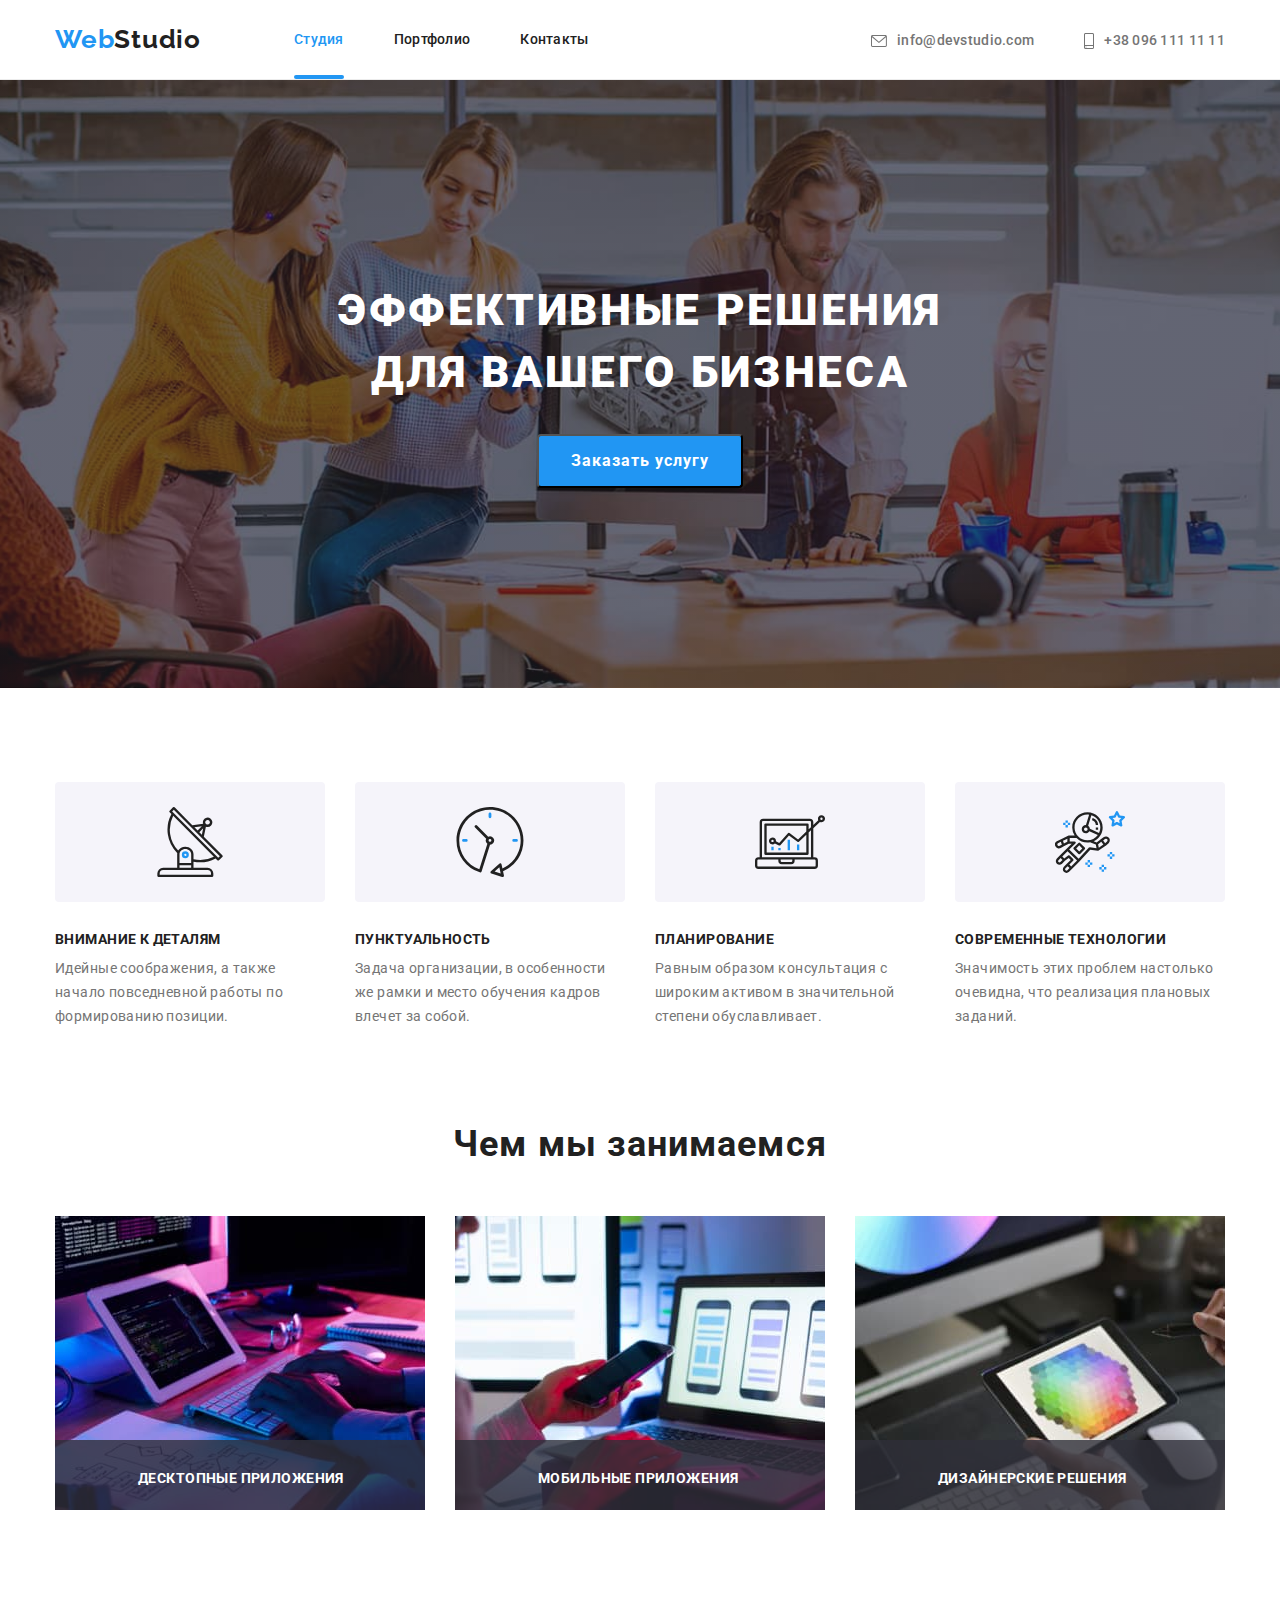
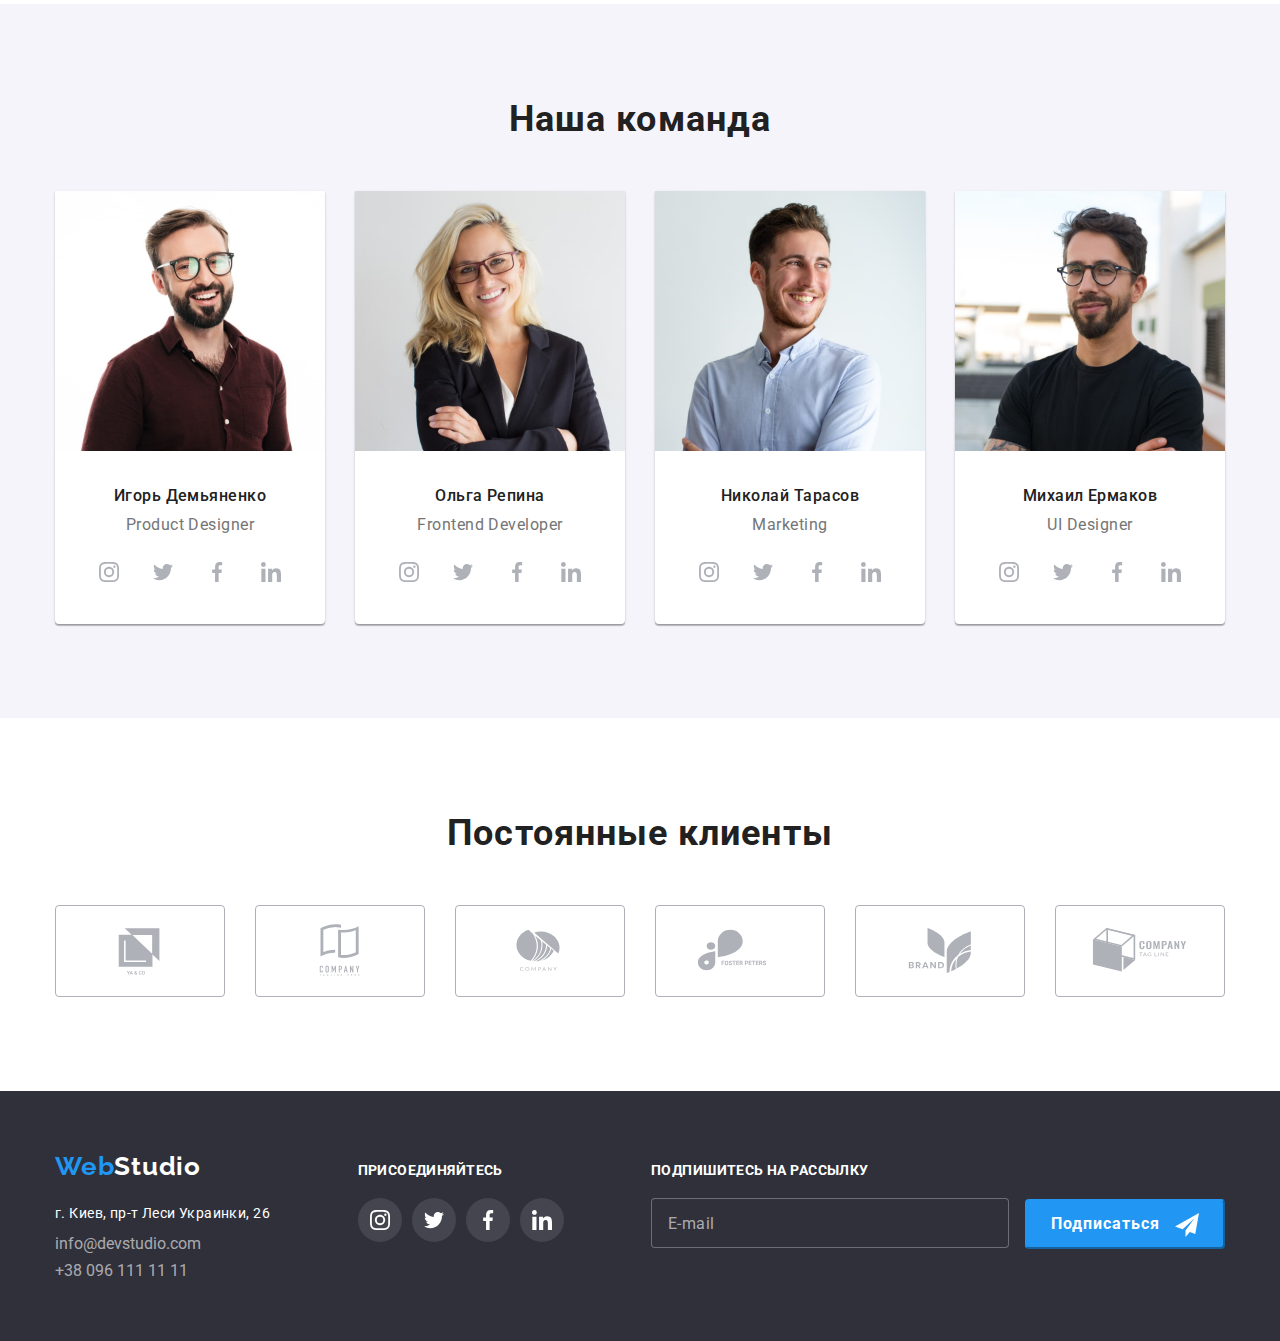
==== commit 3c65182c: "Студия по БЕМ" ====
--- a/index.html
+++ b/index.html
@@ -17,7 +17,7 @@
         <nav class="main-nav">
             <a class="logo-head" href="/"><span class="logo-head__primary">Web</span><span class="logo-head__secondary">Studio</span></a>
             <ul class="site-nav list">
-                <li class="site-nav__item"><a href="./index.html" class="site-nav__link current">Студия</a></li>
+                <li class="site-nav__item"><a href="./index.html" class="site-nav__link_current">Студия</a></li>
                 <li class="site-nav__item"><a href="./portfolio.html" class="site-nav__link">Портфолио</a></li>
                 <li class="site-nav__item"><a href="#" class="site-nav__link">Контакты</a></li>
             </ul>
@@ -36,7 +36,7 @@
     </header>       
     <main>
         <section class="service">
-            <h1 class="service__hero">Эффективные решения<br>для вашего бизнеса</h1>
+            <h1 class="service__title">Эффективные решения<br>для вашего бизнеса</h1>
             <button data-modal-open type="button" class="service__button">Заказать услугу</button>
         </section>
         <section class="benefits">
@@ -50,7 +50,7 @@
                             <use href="./images/icons.svg#icon-antenna"></use>
                         </svg>
                     </div>
-                <h3 class="benefits__hero">Внимание к деталям</h3>
+                <h3 class="benefits__title">Внимание к деталям</h3>
                 <p class="benefits__text">Идейные соображения, а также начало повседневной работы по формированию позиции.</p>
                 </li>
                 <li class="benefits__item">
@@ -59,7 +59,7 @@
                             <use href="./images/icons.svg#icon-clock"></use>
                         </svg>
                     </div>
-                <h3 class="benefits__hero">Пунктуальность</h3>
+                <h3 class="benefits__title">Пунктуальность</h3>
                 <p class="benefits__text">Задача организации, в особенности же рамки и место обучения кадров влечет за собой.</p>
                 </li>
                 <li class="benefits__item">
@@ -68,7 +68,7 @@
                             <use href="./images/icons.svg#icon-diagram"></use>
                         </svg>
                     </div>
-                <h3 class="benefits__hero">Планирование</h3>
+                <h3 class="benefits__title">Планирование</h3>
                 <p class="benefits__text">Равным образом консультация с широким активом в значительной степени обуславливает.</p>
                 </li>
                 <li class="benefits__item">
@@ -77,7 +77,7 @@
                             <use href="./images/icons.svg#icon-astronaut"></use>
                         </svg>
                     </div>
-                <h3 class="benefits__hero">Современные технологии</h3>
+                <h3 class="benefits__title">Современные технологии</h3>
                 <p class="benefits__text">Значимость этих проблем настолько очевидна, что реализация плановых заданий.</p>
                 </li>
             </ul>
@@ -85,7 +85,7 @@
         </section>
         <section class="work">
             <div class="container">
-             <h2 class="work__hero">Чем мы занимаемся</h2>
+             <h2 class="work__title">Чем мы занимаемся</h2>
              <ul class="work__list list">
                  <li class="work__item"><img class="work__img" src="./images/img-1.jpg" width="370"  alt="набор текста на планшете">
                     <span class="work__name">Десктопные приложения</span>
@@ -101,7 +101,7 @@
         </section>
         <section class="team">
             <div class="container">
-            <h2 class="team__hero">Наша команда</h2>
+            <h2 class="team__title">Наша команда</h2>
             <ul class="team__list list">
                 <li class="team__item">
                     <img src="./images/img-11.jpg" width="270" height="260" alt="фото Игорь Демьяненко">
@@ -224,7 +224,7 @@
         </section>
         <section class="clients">
             <div class="container">
-                <h2 class="clients__hero">Постоянные клиенты</h2>
+                <h2 class="clients__title">Постоянные клиенты</h2>
                 <ul class="clients__list list">
                     <li class="clients__item">
                         <a class="clients__link" href="#">                 
@@ -282,45 +282,43 @@
                     <a class="address__link" href="tel:+380961111111">+38 096 111 11 11</a>
                     </address>
                 </div>
-                <div class="social-block">       
-                    <h3 class="join-hero">Присоединяйтесь</h3>
-                        <div class="join-hero__item">
-                        <a class="join-hero__link" href="#">
-                            <svg class="join-hero__icon" width="20" height="20">
-                                <use href="./images/icons.svg#icon-instagram"></use>
-                            </svg>
-                        </a>
-                        <a class="join-hero__link" href="#">
-                            <svg class="join-hero__icon" width="20" height="20">
-                                <use href="./images/icons.svg#icon-twitter"></use>
-                            </svg>
-                        </a>
-                        <a class="join-hero__link" href="#">
-                            <svg class="join-hero__icon" width="20" height="20">
-                                <use href="./images/icons.svg#icon-facebook"></use>
-                            </svg>
-                        </a>
-                        <a class="join-hero__link" href="#">
-                            <svg class="join-hero__icon" width="20" height="20">
-                                <use href="./images/icons.svg#icon-linkedin"></use>
-                            </svg>
-                        </a>
-                        </div>
-                    </div>
-                    <div class="mailing-block">
-                        <h3 class="subscribe-hero">Подпишитесь на рассылку</h3>
-                            <form class="input-form">
-                                <div class="input-block">
-                                    <label for="mail"></label>
-                                    <input type="email" name="mail" id="mail" placeholder="E-mail">
-                                            <button class="mailing-button" type="submit">Подписаться 
-                                                <svg class="mailing-button__icon" width="24" height="24">
-                                                    <use href="./images/icons.svg#icon-telegram"></use>
-                                                </svg>
-                                            </button>
-                                </div>
-                    </div>
+                <div class="join">       
+                    <h3 class="join__title">Присоединяйтесь</h3>
+                        <div class="join__item">
+                        <a class="join__link" href="#">
+                            <svg class="join__icon" width="20" height="20">
+                                <use href="./images/icons.svg#icon-instagram"></use>
+                            </svg>
+                        </a>
+                        <a class="join__link" href="#">
+                            <svg class="join__icon" width="20" height="20">
+                                <use href="./images/icons.svg#icon-twitter"></use>
+                            </svg>
+                        </a>
+                        <a class="join__link" href="#">
+                            <svg class="join__icon" width="20" height="20">
+                                <use href="./images/icons.svg#icon-facebook"></use>
+                            </svg>
+                        </a>
+                        <a class="join__link" href="#">
+                            <svg class="join__icon" width="20" height="20">
+                                <use href="./images/icons.svg#icon-linkedin"></use>
+                            </svg>
+                        </a>
+                        </div>
+                    </div>
+                    <div class="subscribe">
+                        <h3 class="subscribe__title">Подпишитесь на рассылку</h3>
+                            <form>
+                                <label for="mail"></label>
+                                <input class="subscribe__input" type="email" name="mail" id="mail" placeholder="E-mail">
+                                <button class="subscribe__button" type="submit">Подписаться 
+                                    <svg class="subscribe__icon" width="24" height="24">
+                                        <use href="./images/icons.svg#icon-telegram"></use>
+                                    </svg>
+                                </button>
                             </form>
+                    </div>
             </div>
         </footer>
         <!-- Модалка на Service section -->
@@ -335,36 +333,35 @@
                 <h3 class="modal-hero">Оставьте свои данные, мы вам перезвоним</h3>
                     <form class="form">
                         <div class="form__item">
-                        <label for="name">Имя</label>
+                        <label class="form__label" for="name">Имя</label>
                         <div class="form__border">
                         <input class="form__input" type="text" name="name" id="name"> 
                         <svg class="form__icon" width="18" height="18"><use href="./images/icons.svg#icon-person"></use></svg>
                         </div>
                         </div>
                         <div class="form__item">
-                        <label for="tel">Телефон</label>
+                        <label class="form__label" for="tel">Телефон</label>
                         <div class="form__border">
                         <input class="form__input" type="tel" name="tel" id="tel">
                         <svg class="form__icon" width="18" height="18"><use href="./images/icons.svg#icon-phone"></use></svg></div>
                         </div>
                         <div class="form__item">
-                        <label for="mail">Почта</label>
+                        <label class="form__label" for="mail">Почта</label>
                         <div class="form__border">
                         <input class="form__input" type="email" name="mail" id="mail">
                         <svg class="form__icon" width="18" height="18"><use href="./images/icons.svg#icon-email"></use></svg></div>
                         </div>
                         <div class="form-comments">
-                        <label for="comments">Коментарии</label>
+                        <label class="form__label" for="comments">Коментарии</label>
                         <textarea class="form-comments__text" name="comments" id="comments" rows="6" placeholder="Введите текст"></textarea>
                         </div>  
                         <div class="form-check">
-                        <label class="label-check"><input class="input-check" type="checkbox" name="treaty" value="treaty">
-                            <svg class="icon-check" width="15" height="15">
+                        <label class="form-check__label"><input class="form-check__input" type="checkbox" name="treaty" value="treaty">
+                            <svg class="form-check__icon" width="15" height="15">
                                 <use href="./images/icons.svg#icon-check"></use>
                             </svg>
-                        Соглашаюсь с рассылкой и принимаю <span><a class="treaty-check" href="#">Условия договора</a></span></label>
-                        
-                    </div>
+                        Соглашаюсь с рассылкой и принимаю <span><a class="form-check__treaty" href="#">Условия договора</a></span></label>
+                        </div>
                         <button class="button-submit" type="submit">Отправить</button>
                     </form>
                 </div>
--- a/css/styles.css
+++ b/css/styles.css
@@ -4,6 +4,7 @@
     --color-logo: #2196F3;
     --white-color: #ffffff;
     --cursor-default: default;
+    --hover-focus-effect: 250ms cubic-bezier(0.4, 0, 0.2, 1);
 
 }
 body {
@@ -87,12 +88,23 @@
     cursor: var(--cursor-default);
     padding-top: 32px;
     padding-bottom: 32px;
-    transition: 250ms cubic-bezier(0.4, 0, 0.2, 1);
-}
-.site-nav__link.current {
+    transition: var(--hover-focus-effect);
+}
+.site-nav__link_current {
+    position: relative;
+    display: block;
+    padding-top: 32px;
+    padding-bottom: 32px;
     color: var(--color-logo);
-}
-.site-nav__link.current::after  {
+    font-weight: 500;
+    font-size: 14px;
+    line-height: 1.1;
+    letter-spacing: 0.02em;
+    text-decoration: none;
+    cursor: var(--cursor-default);
+    
+}
+.site-nav__link_current::after  {
     content: '';
     position: absolute;
     bottom: 0;
@@ -112,7 +124,7 @@
     height: 4px;
     background-color: var(--color-logo);
     border-radius: 2px;
-    transition: 250ms cubic-bezier(0.4, 0, 0.2, 1);
+    transition: var(--hover-focus-effect);
     opacity: 0;
 }
 .site-nav__link:hover::after,
@@ -125,7 +137,7 @@
     height: 4px;
     background-color: var(--color-logo);
     border-radius: 2px;
-    transition: 250ms cubic-bezier(0.4, 0, 0.2, 1);
+    transition: var(--hover-focus-effect);
     opacity: 1;
 }
 .site-nav__link:hover, 
@@ -153,7 +165,7 @@
     letter-spacing: 0.02em;
     text-decoration: none;
     cursor: var(--cursor-default);
-    transition: 250ms cubic-bezier(0.4, 0, 0.2, 1);
+    transition: var(--hover-focus-effect);
 }
 .info__icon .info__item + .info__item {
     margin-left: 10px;
@@ -166,7 +178,7 @@
 .info__item .info__link:focus {
     fill: var(--color-logo);
     color: var(--color-logo);
-    transition: 250ms cubic-bezier(0.4, 0, 0.2, 1);
+    transition: var(--hover-focus-effect);
 }
                                 /* Servis section */
 .service {
@@ -182,7 +194,7 @@
     padding-bottom: 200px;
     padding-top: 200px;
 }
-.service__hero {
+.service__title {
     margin-top: 0;
     margin-bottom: 30px;
     color: var(--white-color);
@@ -205,6 +217,7 @@
     box-shadow: 0px 4px 4px rgba(0, 0, 0, 0.15);
     border-radius: 4px;
 }
+                                    /* Modal windows */
 .backdrop {
     position: fixed;
     top: 0;
@@ -212,7 +225,7 @@
     width: 100%;
     height: 100%;
     background-color: rgba(0, 0, 0, 0.2);
-    transition: 250ms cubic-bezier(0.4, 0, 0.2, 1);
+    transition: var(--hover-focus-effect);
     z-index: 2;
 }
 .backdrop.is-hidden {
@@ -220,7 +233,7 @@
     opacity: 0;
     transform: scale(1.25) ;
     background-color: rgba(33, 150, 243, 0.75);
-    transition: 250ms cubic-bezier(0.4, 0, 0.2, 1);
+    transition: var(--hover-focus-effect);
 }
 .modal {
     position: absolute;
@@ -244,13 +257,13 @@
     background-color: var(--white-color);
     border-radius: 50%;
     border: 1px solid rgba(0, 0, 0, 0.1);
-    transition: 250ms cubic-bezier(0.4, 0, 0.2, 1);
+    transition: var(--hover-focus-effect);
 }
 .modal__close:focus,
 .modal__close:hover {
     fill: var(--color-logo);
     cursor: pointer;
-    transition: 250ms cubic-bezier(0.4, 0, 0.2, 1);
+    transition: var(--hover-focus-effect);
 }
 .modal-hero {
     font-family: 'Roboto';
@@ -277,7 +290,7 @@
     flex-direction: column;
     margin-bottom: 10px;
 }
-.form__item label {
+.form__label {
     font-family: 'Roboto';
     font-weight: 400;
     font-size: 12px;
@@ -294,11 +307,11 @@
     margin: 0;
     border: 1px solid rgba(33, 33, 33, 0.2);
     border-radius: 4px;
-    transition: 250ms cubic-bezier(0.4, 0, 0.2, 1);
+    transition: var(--hover-focus-effect);
 }
 .form__border {
     position: relative;
-    transition: 250ms cubic-bezier(0.4, 0, 0.2, 1);
+    transition: var(--hover-focus-effect);
 }
 .form__icon {
     position: absolute;
@@ -308,19 +321,19 @@
 .form__border:hover,
 .form__border:focus {
     fill: var(--color-logo);
-    transition: 250ms cubic-bezier(0.4, 0, 0.2, 1);
+    transition: var(--hover-focus-effect);
 }
 .form__input:hover,
 .form__input:focus-within {
     border-color: var(--color-logo);
     outline: var(--color-logo);
-    transition: 250ms cubic-bezier(0.4, 0, 0.2, 1);
+    transition: var(--hover-focus-effect);
 }
 .form__input:hover,
 .form__input:focus + .form__icon{  
     fill: var(--color-logo);
     cursor: pointer;
-    transition: 250ms cubic-bezier(0.4, 0, 0.2, 1);
+    transition: var(--hover-focus-effect);
 }
 .form-comments {
     display: flex;
@@ -334,30 +347,27 @@
     color: var(--primary-text-color);
     margin-bottom: 20px;
     border-radius: 4px;
-    transition: 250ms cubic-bezier(0.4, 0, 0.2, 1);
+    transition: var(--hover-focus-effect);
 }
 .form-comments__text {
     padding: 12px 16px;
     resize: none;
     height: 120px;
     border: 1px solid rgba(33, 33, 33, 0.2);
-    transition: 250ms cubic-bezier(0.4, 0, 0.2, 1);
+    transition: var(--hover-focus-effect);
 }
 .form-comments input::placeholder {
     color: rgba(117, 117, 117, 0.5);
     font-size: 14px;
     line-height: 1.1;
     letter-spacing: 0.01em;
-}
-.form-comments label {
-    margin-bottom: 4px;
 }
 .form-comments__text:hover,
 .form-comments__text:focus-within {
     outline: var(--color-logo);
     cursor: pointer;
     border: 1px solid var(--color-logo);
-    transition: 250ms cubic-bezier(0.4, 0, 0.2, 1);
+    transition: var(--hover-focus-effect);
 }
 .form-check {
     display: flex;
@@ -365,46 +375,40 @@
     justify-content: center;
     margin-bottom: 30px;
 }
-/* .form-check label {
+.form-check__label {
+    display: flex;
+    align-items: center;
     font-size: 14px;
     line-height: 1.7;
     letter-spacing: 0.03em;
     color: var(--primary-text-color);
-} */
-.treaty-check {
-    color: var(--color-logo);
-    font-size: 14px;
-    line-height: 1.7;
-    letter-spacing: 0.03em;
-}
-.input-check {
+}
+.form-check__input {
     appearance: none;
     position: absolute;
 }
-.label-check {
-    display: flex;
-    align-items: center;
-    font-size: 14px;
-        line-height: 1.7;
-        letter-spacing: 0.03em;
-        color: var(--primary-text-color);
-}
-.icon-check {
+.form-check__icon {
     display: inline-block;
     margin-right: 8px;
     border: 2px solid var(--secondary-text-color);
     border-radius: 2px;
-    transition: 250ms cubic-bezier(0.4, 0, 0.2, 1);
-}
-.input-check:checked + .icon-check {
+    transition: var(--hover-focus-effect);
+}
+.form-check__input:checked + .form-check__icon {
     background-color: var(--color-logo);
     padding-right: 1px;
     border: none;
-    transition: 250ms cubic-bezier(0.4, 0, 0.2, 1);
-}
-.icon-check:hover {
+    transition: var(--hover-focus-effect);
+}
+.form-check__treaty {
+    color: var(--color-logo);
+    font-size: 14px;
+    line-height: 1.7;
+    letter-spacing: 0.03em;
+}
+.form-check__icon:hover {
     border-color: var(--color-logo);
-    transition: 250ms cubic-bezier(0.4, 0, 0.2, 1);
+    transition: var(--hover-focus-effect);
 }
 .button-submit {
     display: block;
@@ -449,7 +453,7 @@
     width: 270px;
     height: 120px;
 }
-.benefits__hero {
+.benefits__title {
     color: var(--secondary-text-color);
     font-size: 14px;
     line-height: 1.1;
@@ -470,7 +474,7 @@
 .work {
     padding-bottom: 94px;
 }
-.work__hero {
+.work__title {
     margin-top: 0;
     margin-bottom: 50px;
     color: var(--secondary-text-color);
@@ -524,7 +528,7 @@
     padding-top: 94px;
     padding-bottom: 94px;
 }
-.team__hero {
+.team__title {
     color: var(--secondary-text-color);
     font-size: 36px;
     line-height: 1.2;
@@ -581,7 +585,7 @@
     fill: #AFB1B8;
     padding: 12px 12px;
     border-radius: 50%;
-    transition: 250ms cubic-bezier(0.4, 0, 0.2, 1);
+    transition: var(--hover-focus-effect);
 }
 .social__link:last-child {
     margin-right: 0;
@@ -595,14 +599,14 @@
     fill: var(--white-color);
     background-color: var(--color-logo);
     outline: none;
-    transition: 250ms cubic-bezier(0.4, 0, 0.2, 1);
+    transition: var(--hover-focus-effect);
 }
                                 /* Clients section */
 .clients {
     padding-top: 94px;
     padding-bottom: 94px;
 }
-.clients__hero {
+.clients__title {
     text-align: center;
     color: var(--secondary-text-color);
     font-size: 36px;
@@ -629,14 +633,14 @@
     border-radius: 4px;
     width: 170px;
     height: 92px;
-    transition: 250ms cubic-bezier(0.4, 0, 0.2, 1);
+    transition: var(--hover-focus-effect);
 }
 .clients__link:hover,
 .clients__link:focus {
     border-color: var(--color-logo);
     fill: var(--color-logo);
     outline: none;
-    transition: 250ms cubic-bezier(0.4, 0, 0.2, 1);
+    transition: var(--hover-focus-effect);
 }
                                 /* Footer section */
 .footer {
@@ -687,7 +691,7 @@
     font-style: normal;
     cursor: var(--cursor-default);
     color: rgba(255, 255, 255, 0.6);
-    transition: 250ms cubic-bezier(0.4, 0, 0.2, 1);
+    transition: var(--hover-focus-effect);
 }
 .address__text {
     color: var(--white-color);
@@ -698,19 +702,19 @@
 .address__text:hover,
 .address__text:focus {
     color: var(--color-logo);
-    transition: 250ms cubic-bezier(0.4, 0, 0.2, 1);
+    transition: var(--hover-focus-effect);
 }
 .address__link:hover,
 .address__link:focus {
     color: var(--color-logo);
-    transition: 250ms cubic-bezier(0.4, 0, 0.2, 1);
+    transition: var(--hover-focus-effect);
 }
                                     /* Social section */        
-.social-block {
+.join {
     display: flex;
     flex-direction: column;
 }
-.join-hero {
+.join__title {
     display: flex;
     margin-top: 12px;
     margin-bottom: 20px;
@@ -721,14 +725,10 @@
     text-transform: uppercase;
     color: var(--white-color);
 }
-.join-hero__item {
-    display: flex;
-}
-.join-hero__icon {
-    display: block;
-    margin: 0 auto;
-}
-.join-hero__link {
+.join__item {
+    display: flex;
+}
+.join__link {
     display: flex;
     margin-right: 10px;
     width: 44px;
@@ -739,23 +739,27 @@
     background: rgba(255, 255, 255, 0.1);
     fill: var(--white-color);
     outline: none;
-    transition: 250ms cubic-bezier(0.4, 0, 0.2, 1);
-}
-.join-hero__link:last-child {
+    transition: var(--hover-focus-effect);
+}
+.join__icon {
+    display: block;
+    margin: 0 auto;
+}
+.join__link:last-child {
     margin-right: 0;
 }
-.join-hero__link:hover,
-.join-hero__link:focus {
+.join__link:hover,
+.join__link:focus {
     background-color: var(--color-logo);
     fill: var(--white-color);
-    transition: 250ms cubic-bezier(0.4, 0, 0.2, 1);
+    transition: var(--hover-focus-effect);
 }
                                       /* Mailing form section */
-.mailing-block {
+.subscribe {
     display: flex;
     flex-direction: column;
 }
-.subscribe-hero {
+.subscribe__title {
     margin-top: 12px;
     margin-bottom: 20px;
     font-weight: 700;
@@ -765,10 +769,7 @@
     color: var(--white-color);
     text-transform: uppercase;
 }
-.input-block {
-    display: flex;
-} 
-.input-block input {
+.subscribe__input {
     font-family: 'Roboto';
     font-style: normal;
     font-size: 16px;
@@ -783,10 +784,10 @@
     background-color: #2F303A;
     border: 1px solid rgba(255, 255, 255, 0.3);
 }
-.input-block input::placeholder {
+.subscribe__input::placeholder {
     color: rgba(255, 255, 255, 0.6);
 }
-.mailing-button {
+.subscribe__button {
     padding: 0;
     margin-left: 12px;
     width: 200px;
@@ -800,7 +801,7 @@
     color: var(--white-color);
     background-color: var(--color-logo);
 } 
-.mailing-button__icon {
+.subscribe__icon {
     margin-left: 10px;
     vertical-align: middle;
 }
@@ -829,7 +830,7 @@
     border-radius: 4px;
     border: inherit;
     padding: 6px 22px;
-    transition: 250ms cubic-bezier(0.4, 0, 0.2, 1);
+    transition: var(--hover-focus-effect);
 }
 .list-button .item + .item {
     margin-left: 8px;
@@ -846,7 +847,7 @@
     box-shadow: 0px 3px 1px rgba(0, 0, 0, 0.1),
                 0px 1px 2px rgba(0, 0, 0, 0.08),
                 0px 2px 2px rgba(0, 0, 0, 0.12);
-    transition: 250ms cubic-bezier(0.4, 0, 0.2, 1);
+    transition: var(--hover-focus-effect);
 }
                                         /* Портфолио */
 
@@ -876,7 +877,7 @@
     width: 370px;
     margin-right: 30px;
     margin-bottom: 30px;
-    transition: 250ms cubic-bezier(0.4, 0, 0.2, 1);
+    transition: var(--hover-focus-effect);
 }
 .exemples-img {
     display: flex;
@@ -893,7 +894,7 @@
     height: 100%;
     transform: translateY(100%);
     background-color: rgba(33, 150, 243, 0.9);
-    transition: 250ms cubic-bezier(0.4, 0, 0.2, 1);
+    transition: var(--hover-focus-effect);
 }
 .overflow-text {
     position: absolute;
@@ -920,11 +921,11 @@
     box-shadow: 0px 1px 1px rgba(0, 0, 0, 0.12),
                 0px 4px 4px rgba(0, 0, 0, 0.06),
                 1px 4px 6px rgba(0, 0, 0, 0.16);
-    transition: 250ms cubic-bezier(0.4, 0, 0.2, 1);        
+    transition: var(--hover-focus-effect);
 }
 .examples-item:hover .examples-overlay {
     transform: translateY(0);
-    transition: 250ms cubic-bezier(0.4, 0, 0.2, 1);
+    transition: var(--hover-focus-effect);
 }
 .examples-item:nth-child(3n) {
     margin-right: 0;
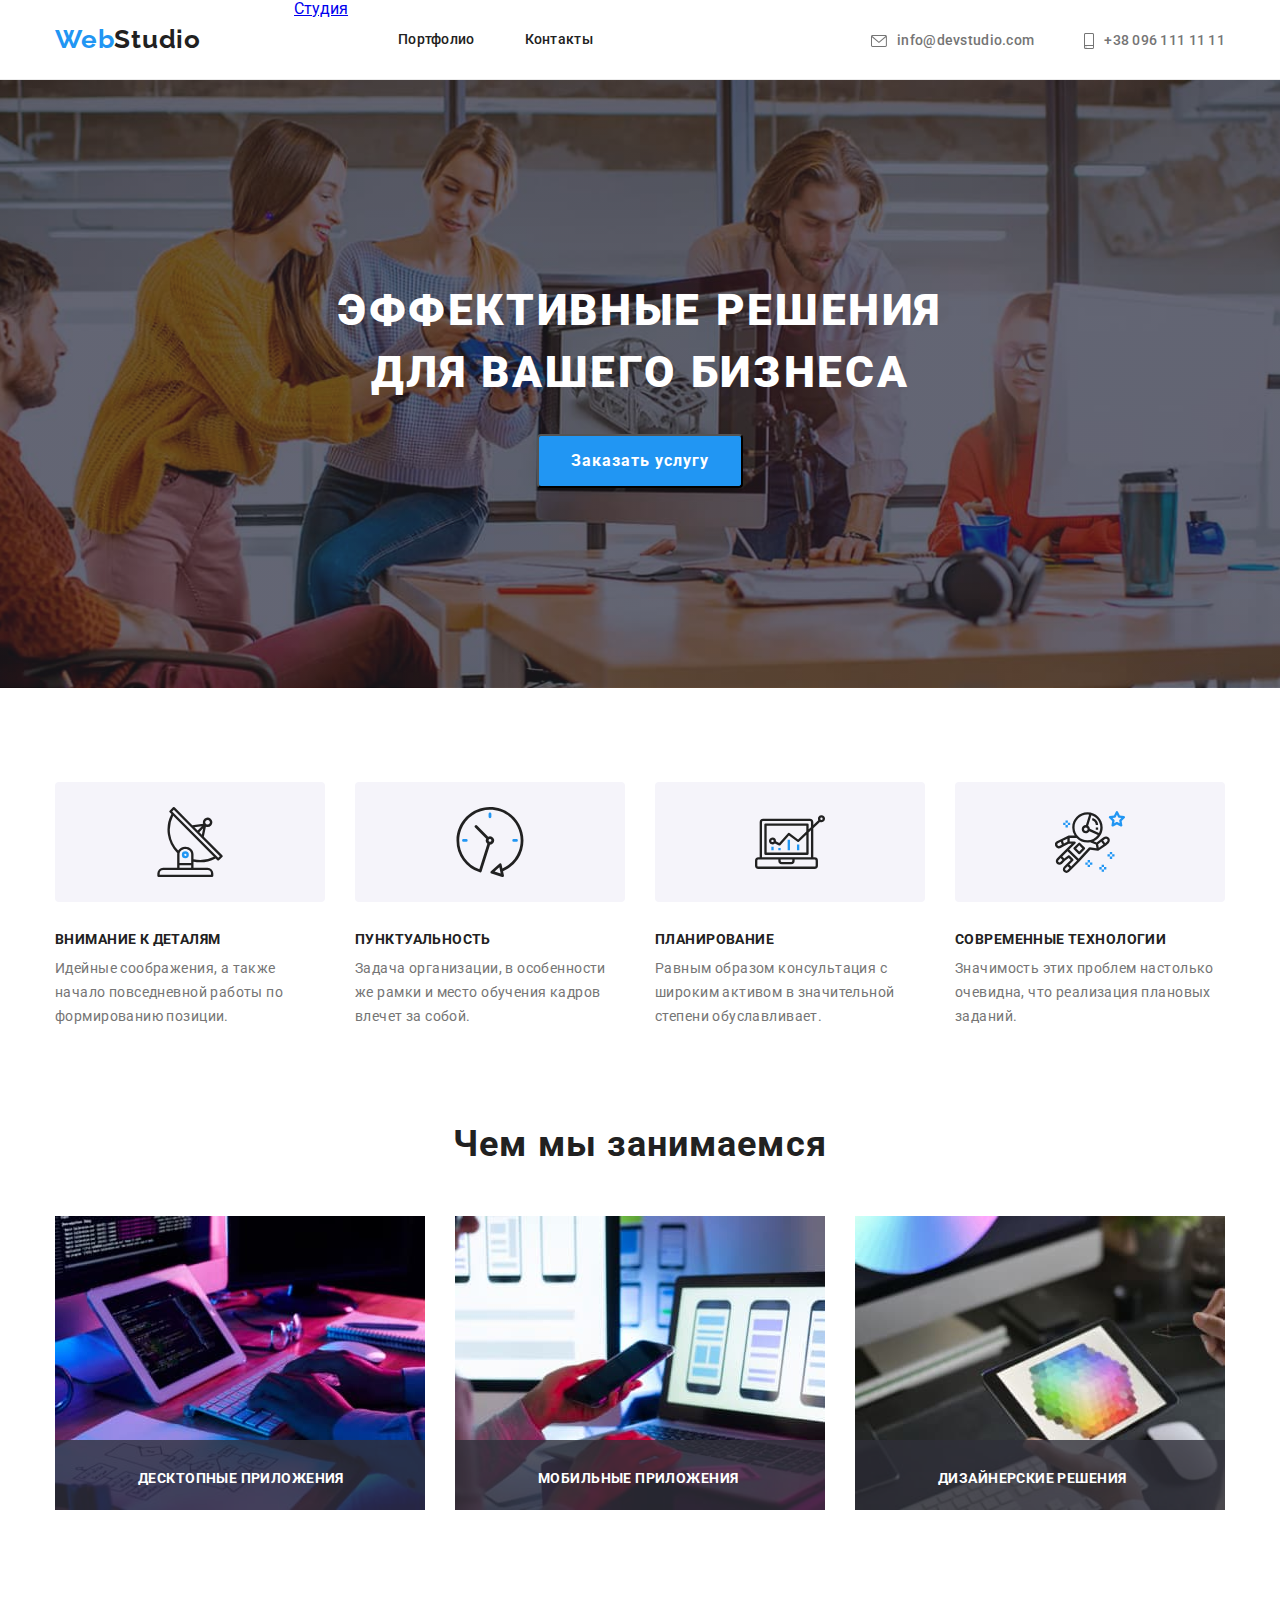
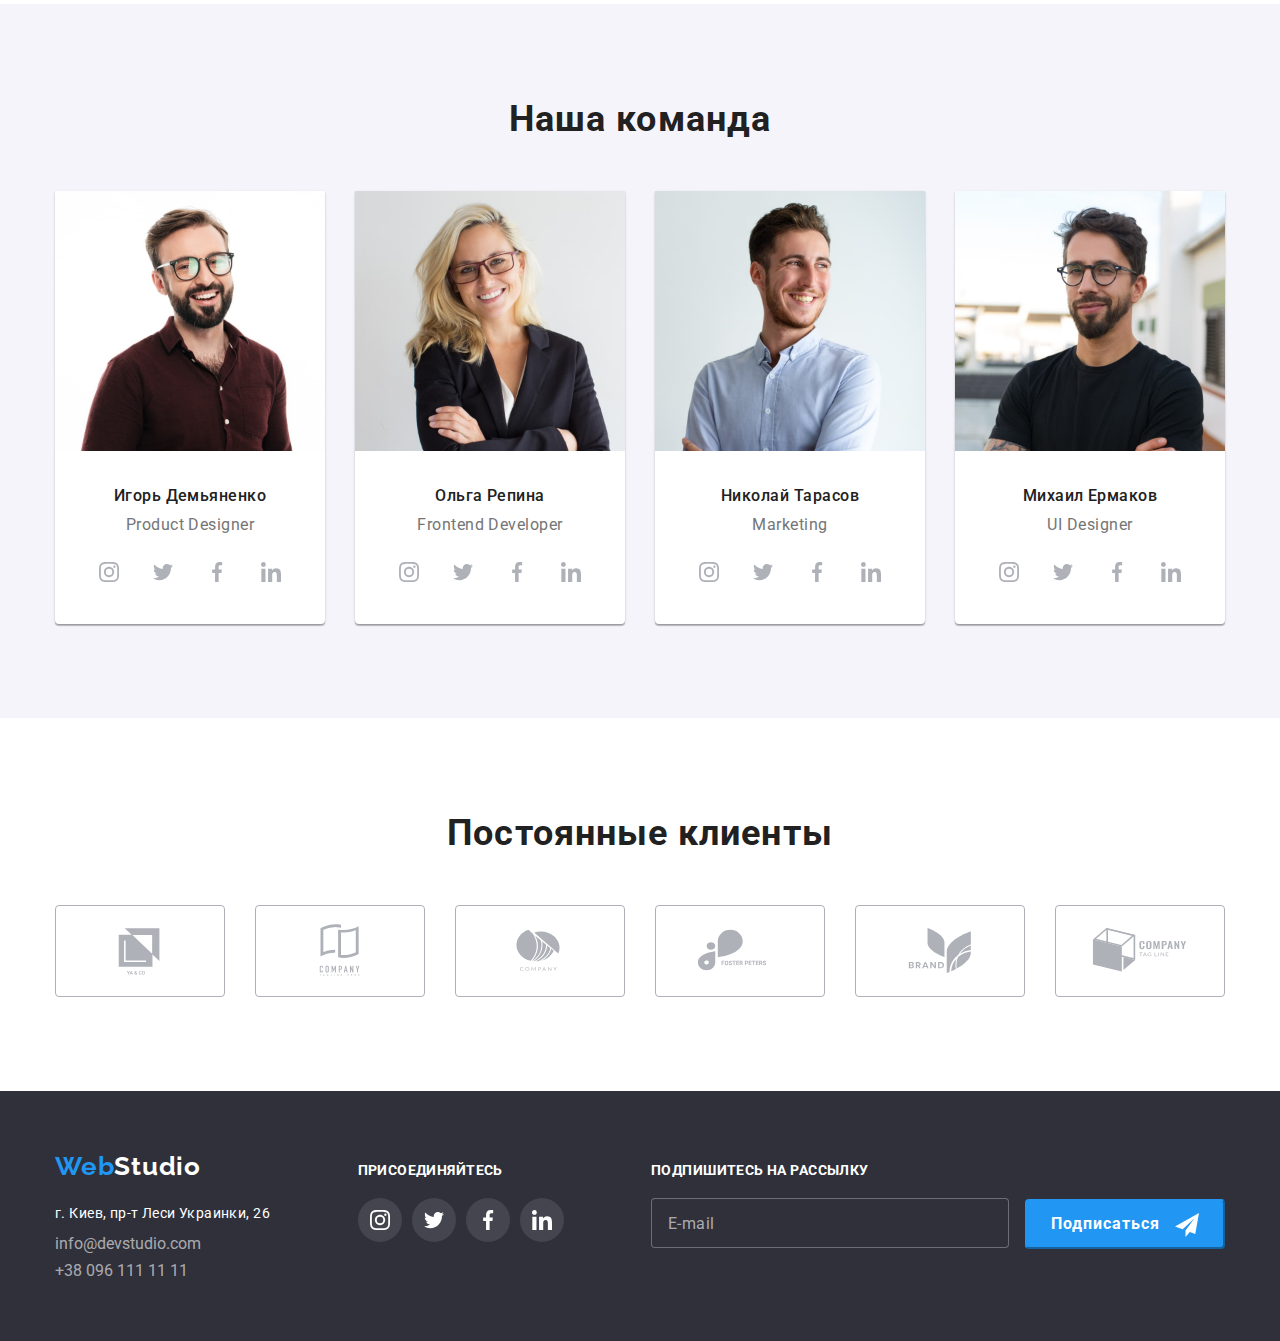
==== commit 0b089b02: "Исправил css Info" ====
--- a/index.html
+++ b/index.html
@@ -17,7 +17,7 @@
         <nav class="main-nav">
             <a class="logo-head" href="/"><span class="logo-head__primary">Web</span><span class="logo-head__secondary">Studio</span></a>
             <ul class="site-nav list">
-                <li class="site-nav__item"><a href="./index.html" class="site-nav__link_current">Студия</a></li>
+                <li class="site-nav__item"><a href="./index.html" class="site-nav__link--current">Студия</a></li>
                 <li class="site-nav__item"><a href="./portfolio.html" class="site-nav__link">Портфолио</a></li>
                 <li class="site-nav__item"><a href="#" class="site-nav__link">Контакты</a></li>
             </ul>
@@ -310,8 +310,8 @@
                     <div class="subscribe">
                         <h3 class="subscribe__title">Подпишитесь на рассылку</h3>
                             <form>
-                                <label for="mail"></label>
-                                <input class="subscribe__input" type="email" name="mail" id="mail" placeholder="E-mail">
+                                <label for="email"></label>
+                                <input class="subscribe__input" type="email" name="email" id="email" placeholder="E-mail">
                                 <button class="subscribe__button" type="submit">Подписаться 
                                     <svg class="subscribe__icon" width="24" height="24">
                                         <use href="./images/icons.svg#icon-telegram"></use>
--- a/css/styles.css
+++ b/css/styles.css
@@ -813,12 +813,18 @@
     padding-top: 94px;
     padding-bottom: 94px;
 }
-.list-button {
+.carousel__list {
     display: flex;  
     justify-content: center;
     margin-bottom: 50px;
 }
-.list-filter {
+.carousel__item {
+    margin-left: 8px;
+}
+.carousel__item:last-child {
+    margin-right: 0;
+}
+.carousel__filter {
     display: inline-block;
     font-family: 'Roboto';
     font-style: normal;
@@ -832,15 +838,23 @@
     padding: 6px 22px;
     transition: var(--hover-focus-effect);
 }
-.list-button .item + .item {
-    margin-left: 8px;
-}
-.list-button .current {
+
+.carousel__filter_current {
     color: var(--white-color);
     background-color: var(--color-logo);
-}
- .list-button button:hover,
- .list-button button:focus {
+    display: inline-block;
+    font-family: 'Roboto';
+    font-style: normal;
+    font-weight: 500;
+    font-size: 16px;
+    line-height: 1.6;
+    letter-spacing: 0.03em;
+    border-radius: 4px;
+    border: inherit;
+    padding: 6px 22px;
+}
+ .carousel__filter:hover,
+ .carousel__filter:focus {
     outline: none;
     color: var(--white-color);
     background-color: var(--color-logo);
@@ -850,28 +864,11 @@
     transition: var(--hover-focus-effect);
 }
                                         /* Портфолио */
-
-.examples-hero {
-    color: var(--secondary-text-color);
-    font-size: 18px;
-    line-height: 2;
-    letter-spacing: 0.06em;
-    margin-top: 0;
-    margin-bottom: 4px;
-}
-.examples-text {
-    color: var(--primary-text-color);
-    font-size: 16px;
-    line-height: 1.9;
-    letter-spacing: 0.03em;
-    margin-top: 0;
-    margin-bottom: 0;
-}
 .examples {
     display: flex;
     flex-wrap: wrap;
 }
-.examples-item {
+.examples__item {
     display: block;
     border: 1px solid #EEEEEE;
     width: 370px;
@@ -879,14 +876,12 @@
     margin-bottom: 30px;
     transition: var(--hover-focus-effect);
 }
-.exemples-img {
-    display: flex;
-}
-.examples-thumb {
+.examples__thumb {
     position: relative;
     overflow: hidden;
 }
-.examples-overlay { 
+                                            /* Overlay */
+.examples-overlay {
     position: absolute;
     top: 0;
     bottom: 0;
@@ -896,7 +891,7 @@
     background-color: rgba(33, 150, 243, 0.9);
     transition: var(--hover-focus-effect);
 }
-.overflow-text {
+.examples-overlay__text {
     position: absolute;
     top: 63px;
     left: 24px;
@@ -911,25 +906,42 @@
     letter-spacing: 0.03em;
     color: var(--white-color);
 }
-.block-style {
+                                              /* End overlay */
+.examples__text {
     display: block;
     padding-left: 24px;
     padding-top: 20px;
     padding-bottom: 20px;
 }
-.examples-item:hover {
+.examples__title {
+    color: var(--secondary-text-color);
+    font-size: 18px;
+    line-height: 2;
+    letter-spacing: 0.06em;
+    margin-top: 0;
+    margin-bottom: 4px;
+}
+.examples__name {
+    color: var(--primary-text-color);
+    font-size: 16px;
+    line-height: 1.9;
+    letter-spacing: 0.03em;
+    margin-top: 0;
+    margin-bottom: 0;
+}
+.examples__item:hover {
     box-shadow: 0px 1px 1px rgba(0, 0, 0, 0.12),
                 0px 4px 4px rgba(0, 0, 0, 0.06),
                 1px 4px 6px rgba(0, 0, 0, 0.16);
     transition: var(--hover-focus-effect);
 }
-.examples-item:hover .examples-overlay {
+.examples__item:hover .examples-overlay {
     transform: translateY(0);
     transition: var(--hover-focus-effect);
 }
-.examples-item:nth-child(3n) {
+.examples__item:nth-child(3n) {
     margin-right: 0;
 }
-.examples-item:nth-last-child(-n + 3) {
+.examples__item:nth-last-child(-n + 3) {
     margin-bottom: 0;
 }
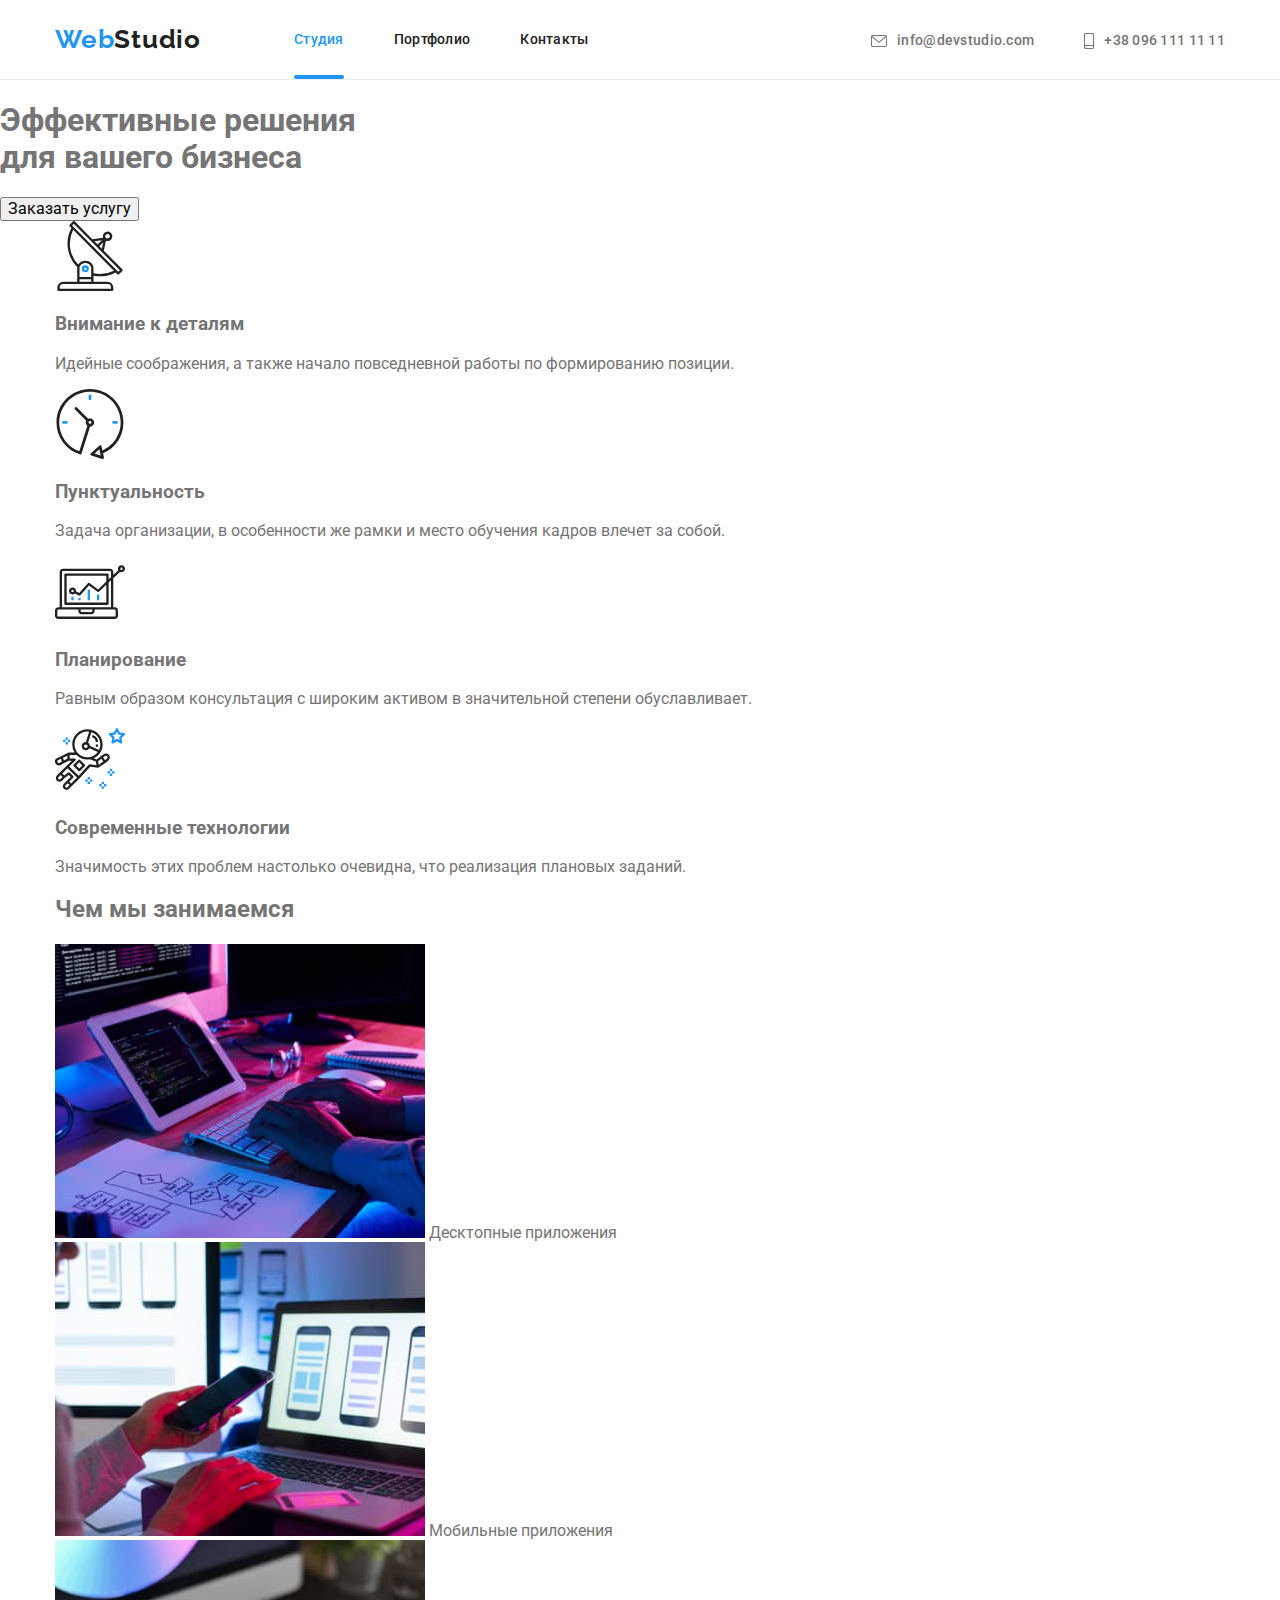
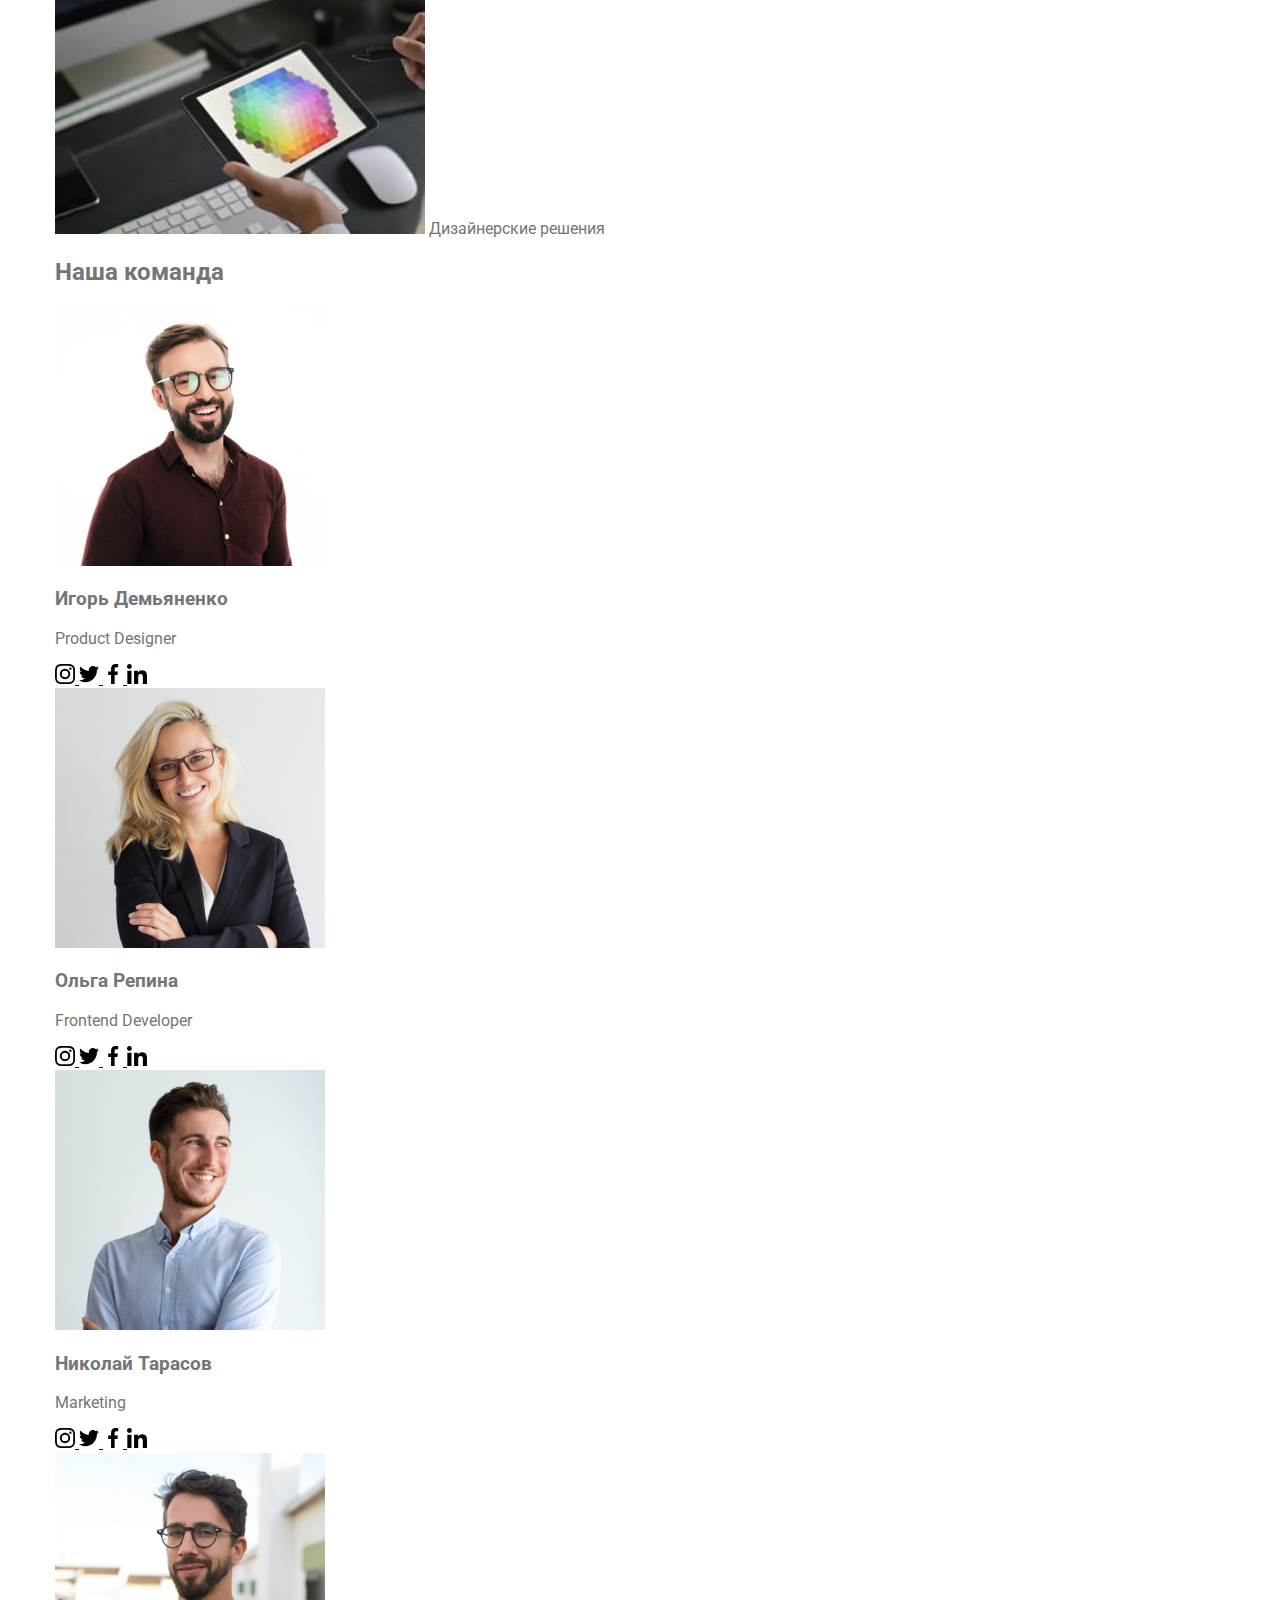
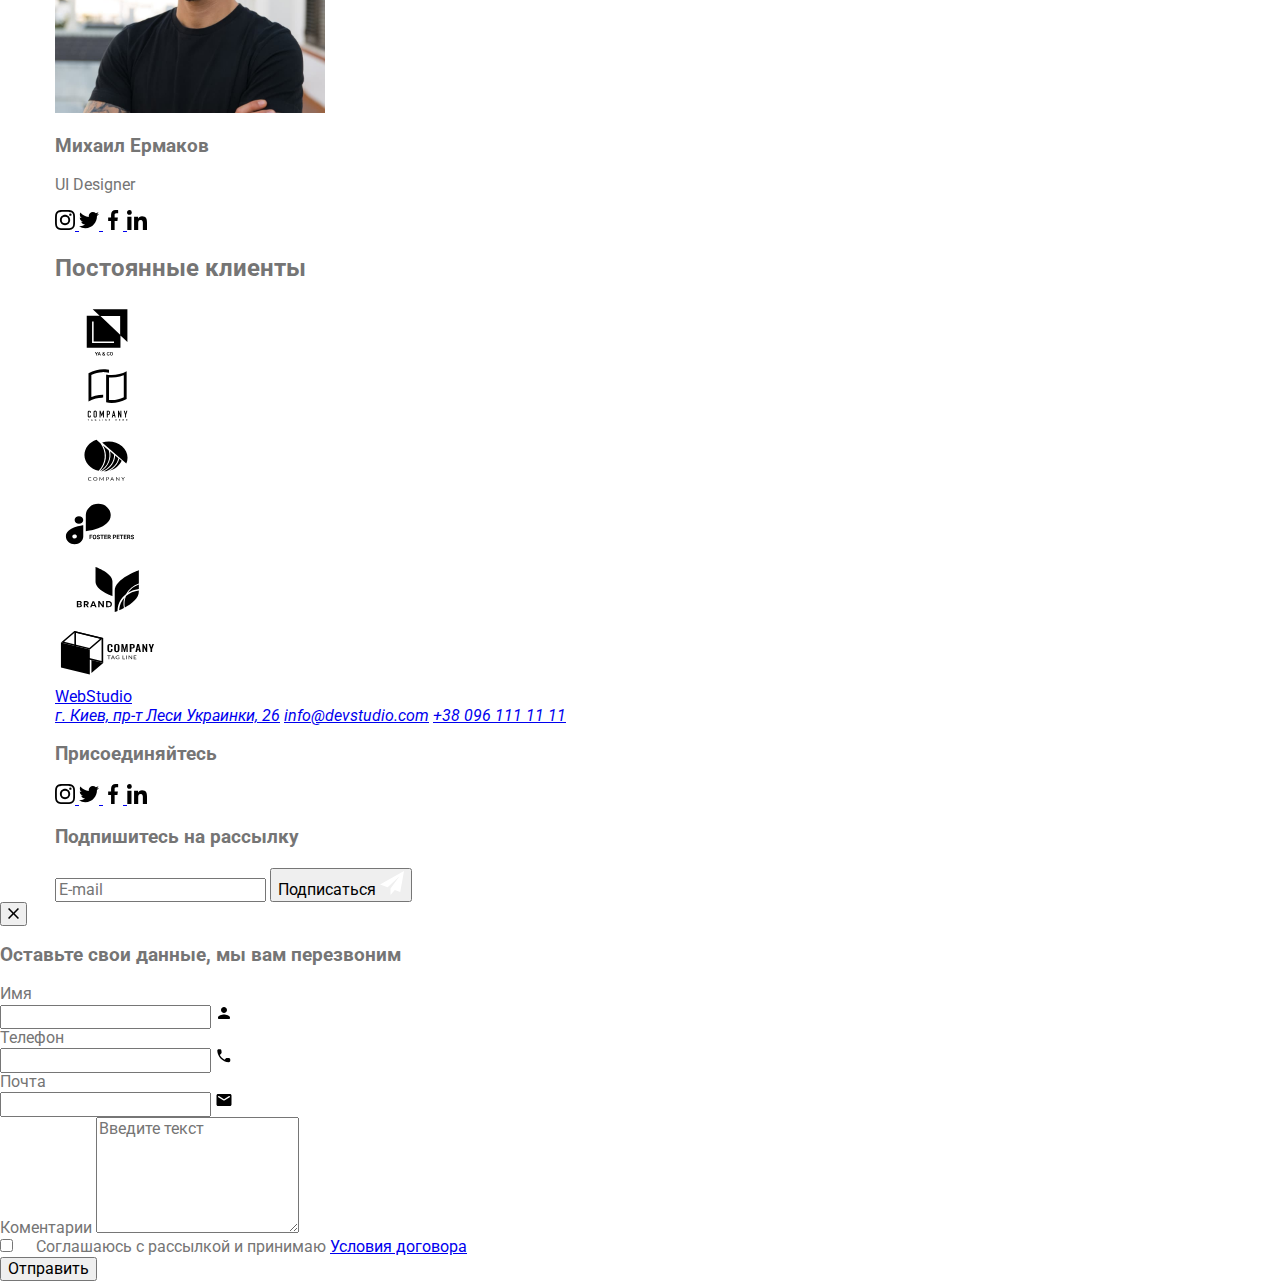
==== commit 0e3af1c5: "Хедер scss" ====
--- a/index.html
+++ b/index.html
@@ -9,9 +9,9 @@
     <link rel="preconnect" href="https://fonts.gstatic.com" crossorigin>
     <link href="https://fonts.googleapis.com/css2?family=Raleway:wght@700&family=Roboto:wght@400;500;700;900&display=swap" rel="stylesheet">
     <link rel="stylesheet" href="https://cdnjs.cloudflare.com/ajax/libs/modern-normalize/1.1.0/modern-normalize.min.css">
-    <link rel="stylesheet" href="./css/styles.css">
+    <link rel="stylesheet" href="./css/main.min.css">
 </head>
-<body>
+<body class="body">
     <header class="page-header">
         <div class="container main-nav">
         <nav class="main-nav">
@@ -321,7 +321,7 @@
                     </div>
             </div>
         </footer>
-        <!-- Модалка на Service section -->
+                                <!-- Модалка на Service section -->
         <div data-modal class="backdrop is-hidden">
             <div class="modal">
                 <button data-modal-close class="modal__close" type="button" >  
--- a/css/main.min.css
+++ b/css/main.min.css
@@ -0,0 +1 @@
+.visually-hidden{position:absolute;width:1px;height:1px;margin:-1px;border:0;padding:0;white-space:nowrap;-webkit-clip-path:inset(100%);clip-path:inset(100%);clip:rect(0 0 0 0);overflow:hidden}.list{list-style:none;margin:0;padding:0}.body{font-family:"Roboto",sans-serif,"Arial",sans-serif;color:#757575;background-color:#fff}.container{width:1200px;padding-left:15px;padding-right:15px;margin:0 auto}.page-header{border-bottom:1px solid #ececec}.logo-head{text-decoration:none;cursor:default}.logo-head__primary{color:#2196f3;font-family:"Raleway";font-weight:700;font-size:26px;line-height:1.2;letter-spacing:.03em}.logo-head__secondary{color:#212121;font-family:"Raleway";font-weight:700;font-size:26px;line-height:1.2;letter-spacing:.03em}.main-nav{display:-webkit-box;display:-ms-flexbox;display:flex;-webkit-box-align:center;-ms-flex-align:center;align-items:center}.site-nav{display:-webkit-box;display:-ms-flexbox;display:flex;margin-left:93px}.site-nav__item{margin-right:50px}.site-nav__item:last-child{margin-right:0}.site-nav__link{position:relative;display:block;color:#212121;font-weight:500;font-size:14px;line-height:1.1;letter-spacing:.02em;text-decoration:none;cursor:default;padding-top:32px;padding-bottom:32px;-webkit-transition:250ms cubic-bezier(0.4, 0, 0.2, 1);transition:250ms cubic-bezier(0.4, 0, 0.2, 1)}.site-nav__link--current{position:relative;display:block;padding-top:32px;padding-bottom:32px;color:#2196f3;font-weight:500;font-size:14px;line-height:1.1;letter-spacing:.02em;text-decoration:none;cursor:default}.site-nav__link:hover,.site-nav__link:focus{color:#2196f3}.site-nav__link::after{content:"";position:absolute;bottom:0;display:block;width:100%;height:4px;background-color:#2196f3;border-radius:2px;-webkit-transition:250ms cubic-bezier(0.4, 0, 0.2, 1);transition:250ms cubic-bezier(0.4, 0, 0.2, 1);opacity:0}.site-nav__link--current::after{content:"";position:absolute;bottom:0;display:block;width:100%;height:4px;background-color:#2196f3;border-radius:2px;opacity:1}.site-nav__link:hover::after,.site-nav__link:focus::after{content:"";position:absolute;bottom:0;display:block;width:100%;height:4px;background-color:#2196f3;border-radius:2px;-webkit-transition:250ms cubic-bezier(0.4, 0, 0.2, 1);transition:250ms cubic-bezier(0.4, 0, 0.2, 1);opacity:1}.info{display:-webkit-box;display:-ms-flexbox;display:flex;margin-left:auto}.info__item{-webkit-box-align:center;-ms-flex-align:center;align-items:center}.info__item+.info__item{margin-left:50px}.info__item+.info__item:hover,.info__item+.info__item :focus{fill:#2196f3;color:#2196f3;-webkit-transition:250ms cubic-bezier(0.4, 0, 0.2, 1);transition:250ms cubic-bezier(0.4, 0, 0.2, 1)}.info__link{color:#757575;fill:#757575;font-weight:500;font-size:14px;line-height:1.1;letter-spacing:.02em;text-decoration:none;cursor:default;-webkit-transition:250ms cubic-bezier(0.4, 0, 0.2, 1);transition:250ms cubic-bezier(0.4, 0, 0.2, 1)}.info__link:hover,.info__link :focus{fill:#2196f3;color:#2196f3;-webkit-transition:250ms cubic-bezier(0.4, 0, 0.2, 1);transition:250ms cubic-bezier(0.4, 0, 0.2, 1)}.info__icon{margin-right:10px;vertical-align:middle}/*# sourceMappingURL=main.min.css.map */